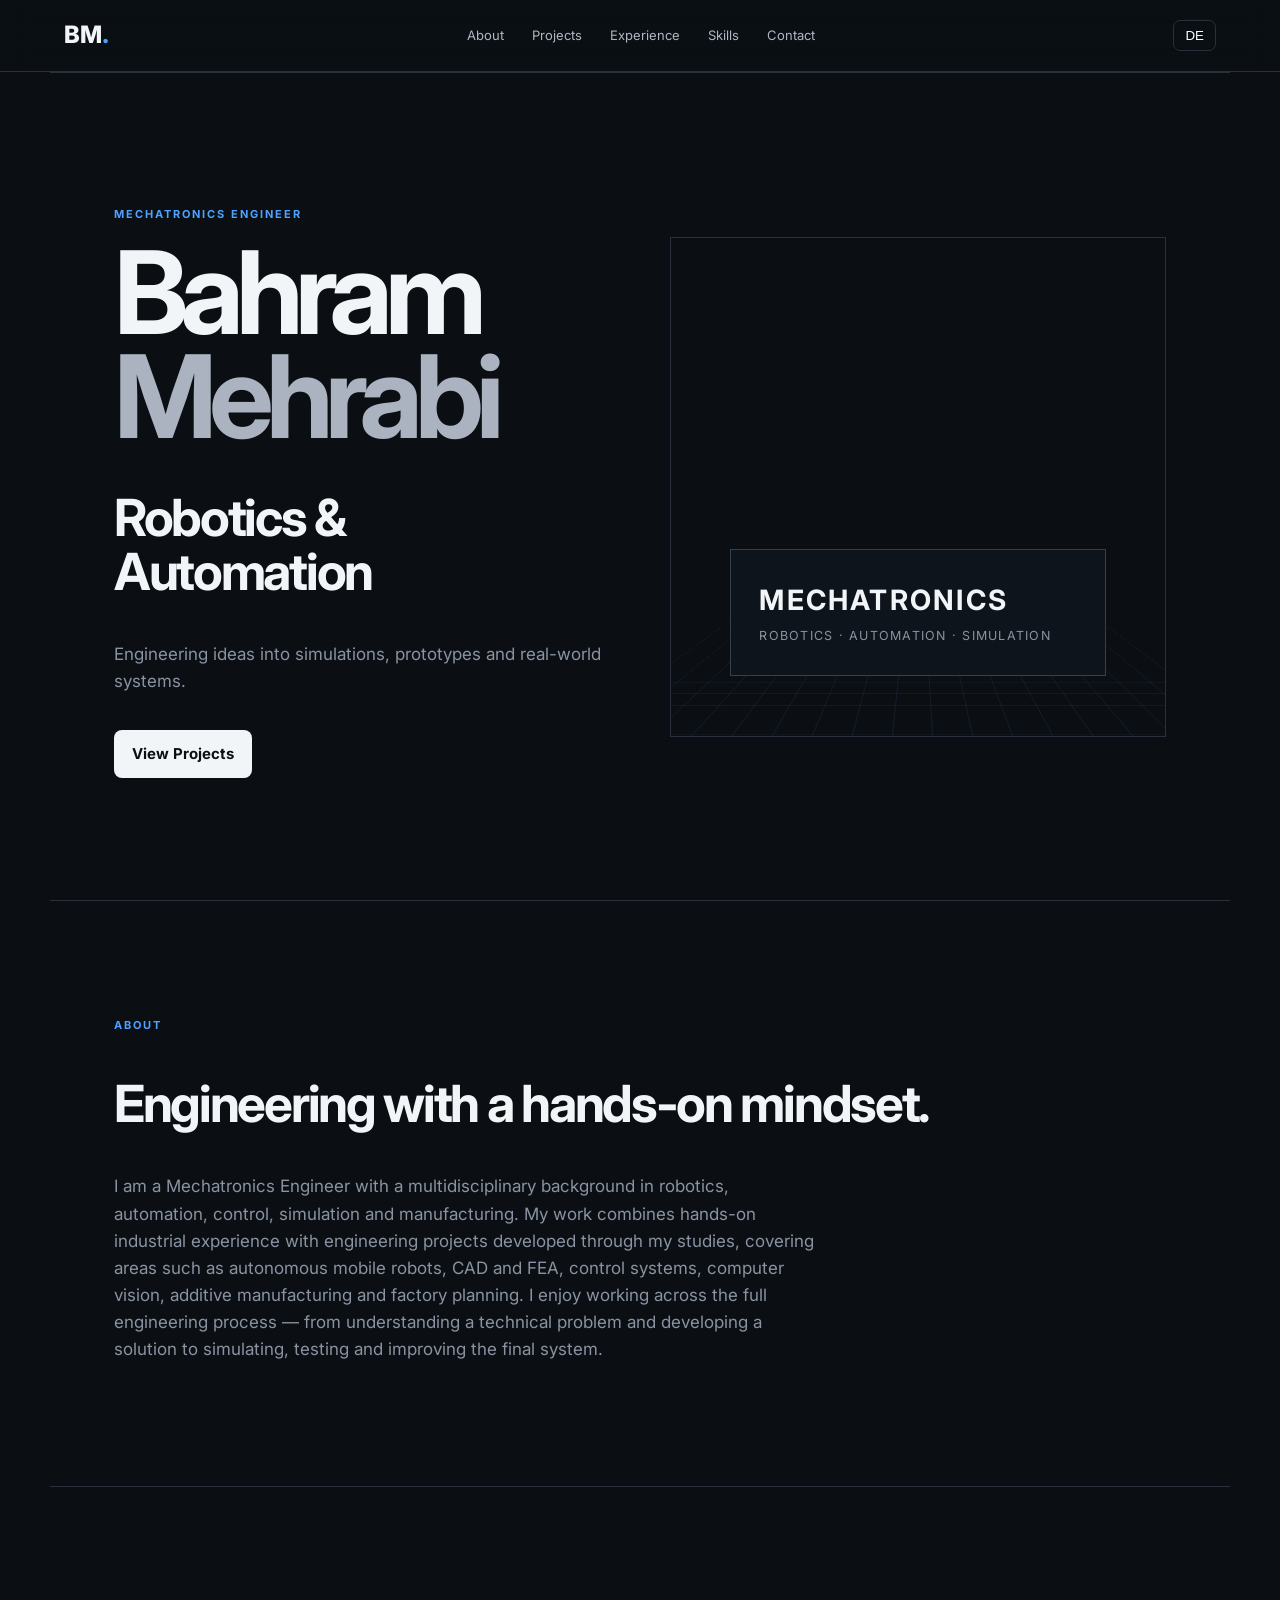
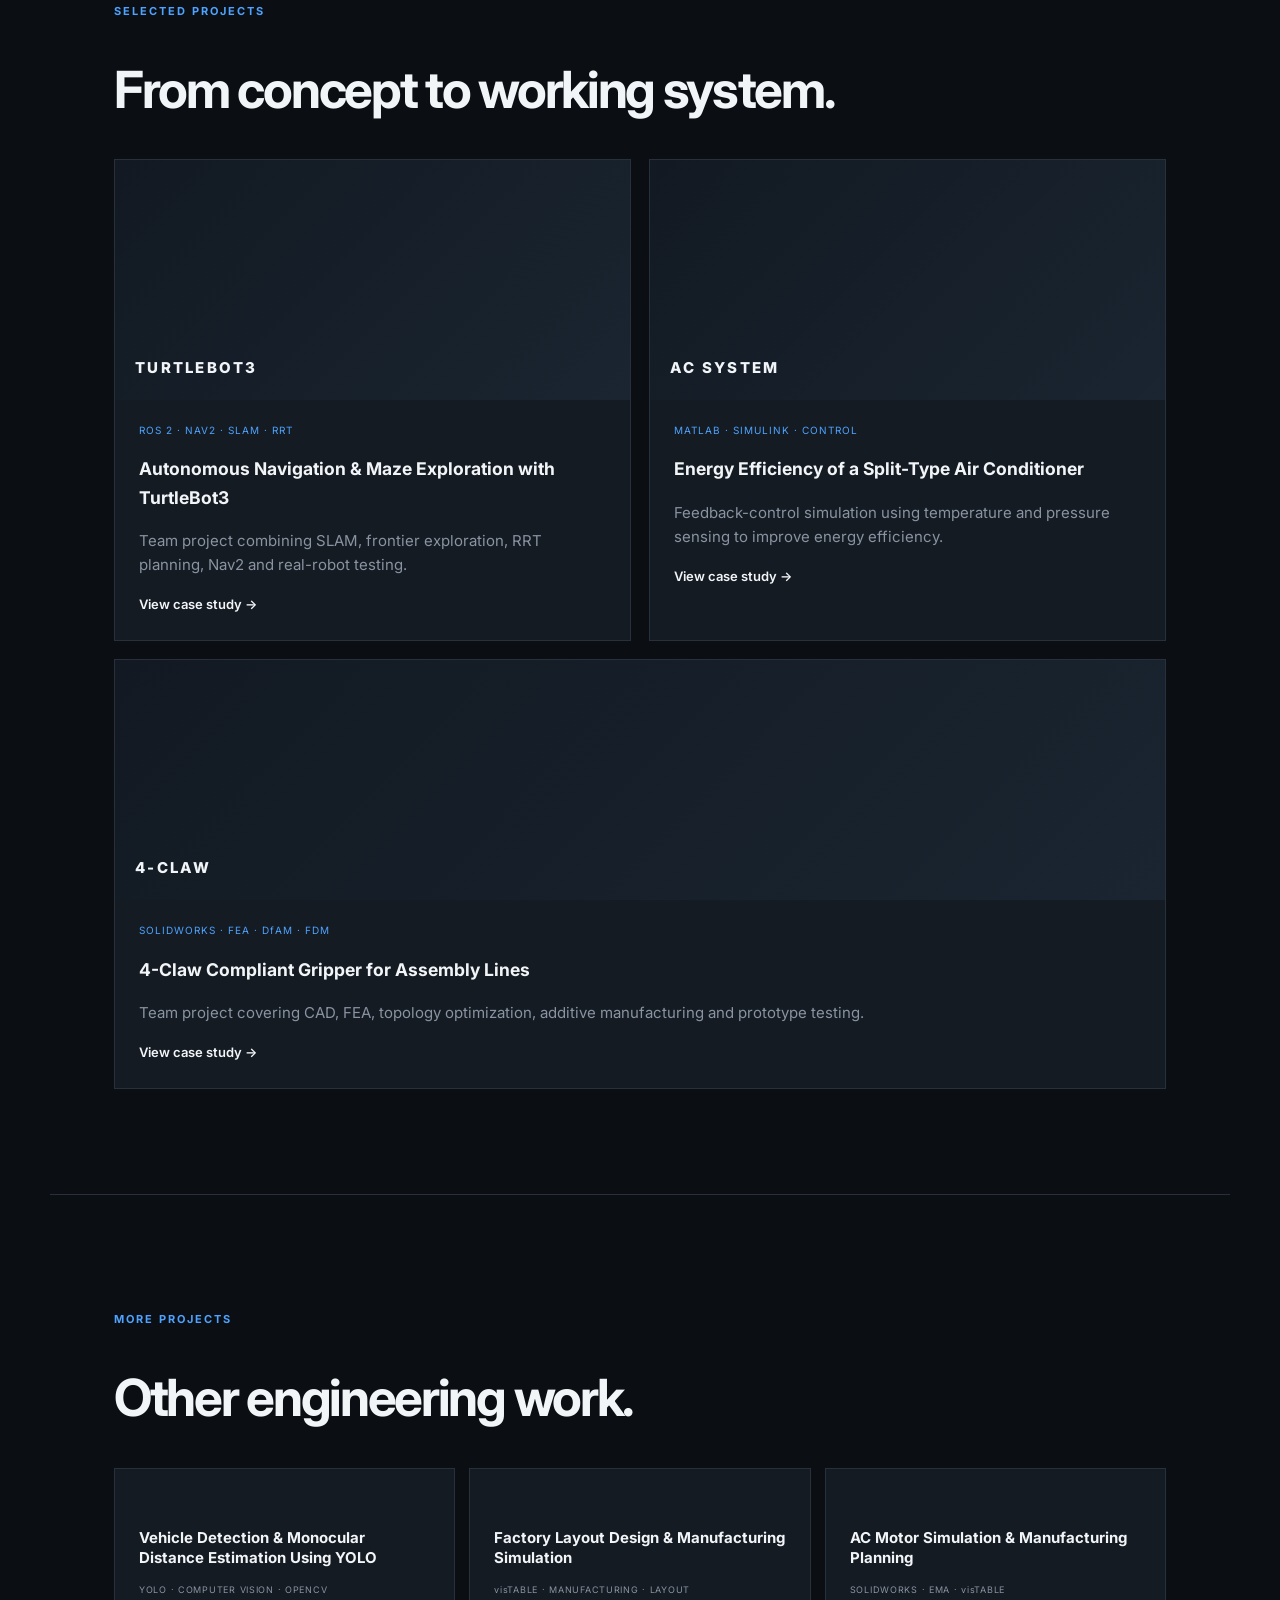
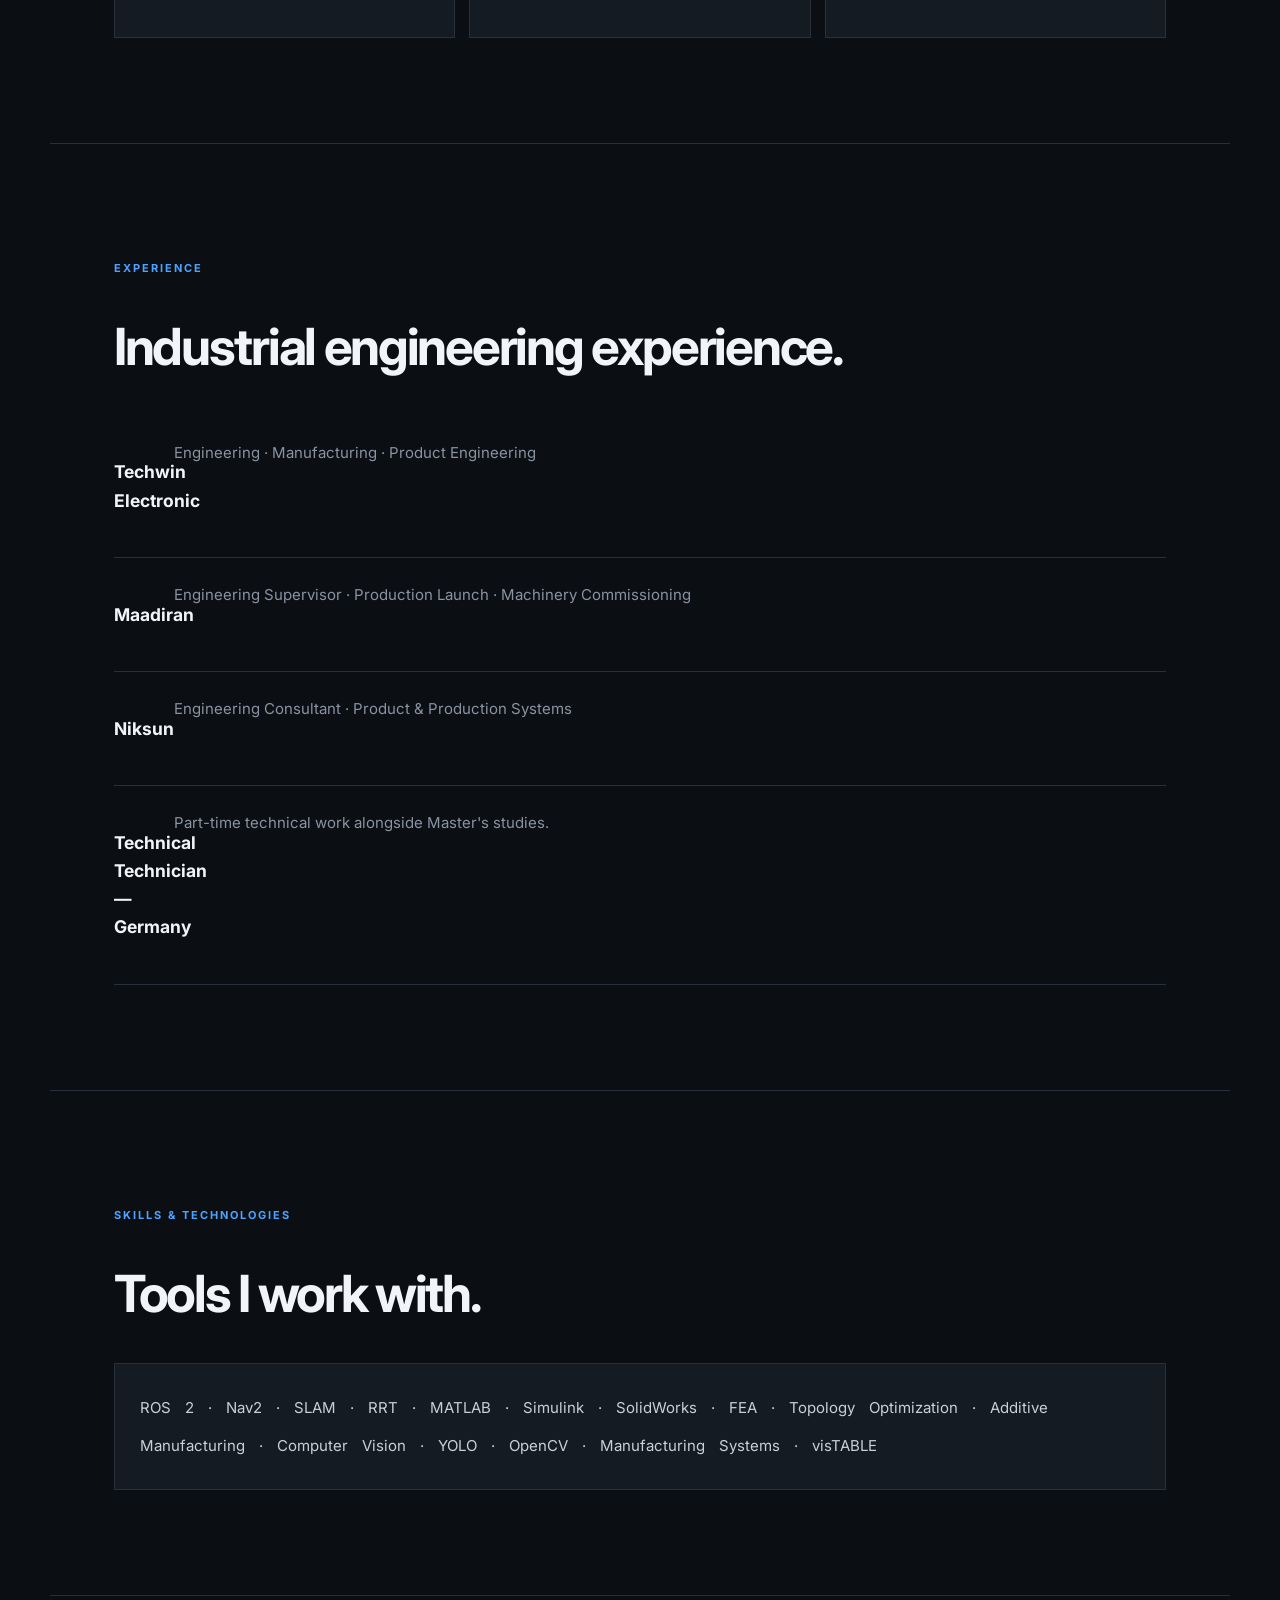
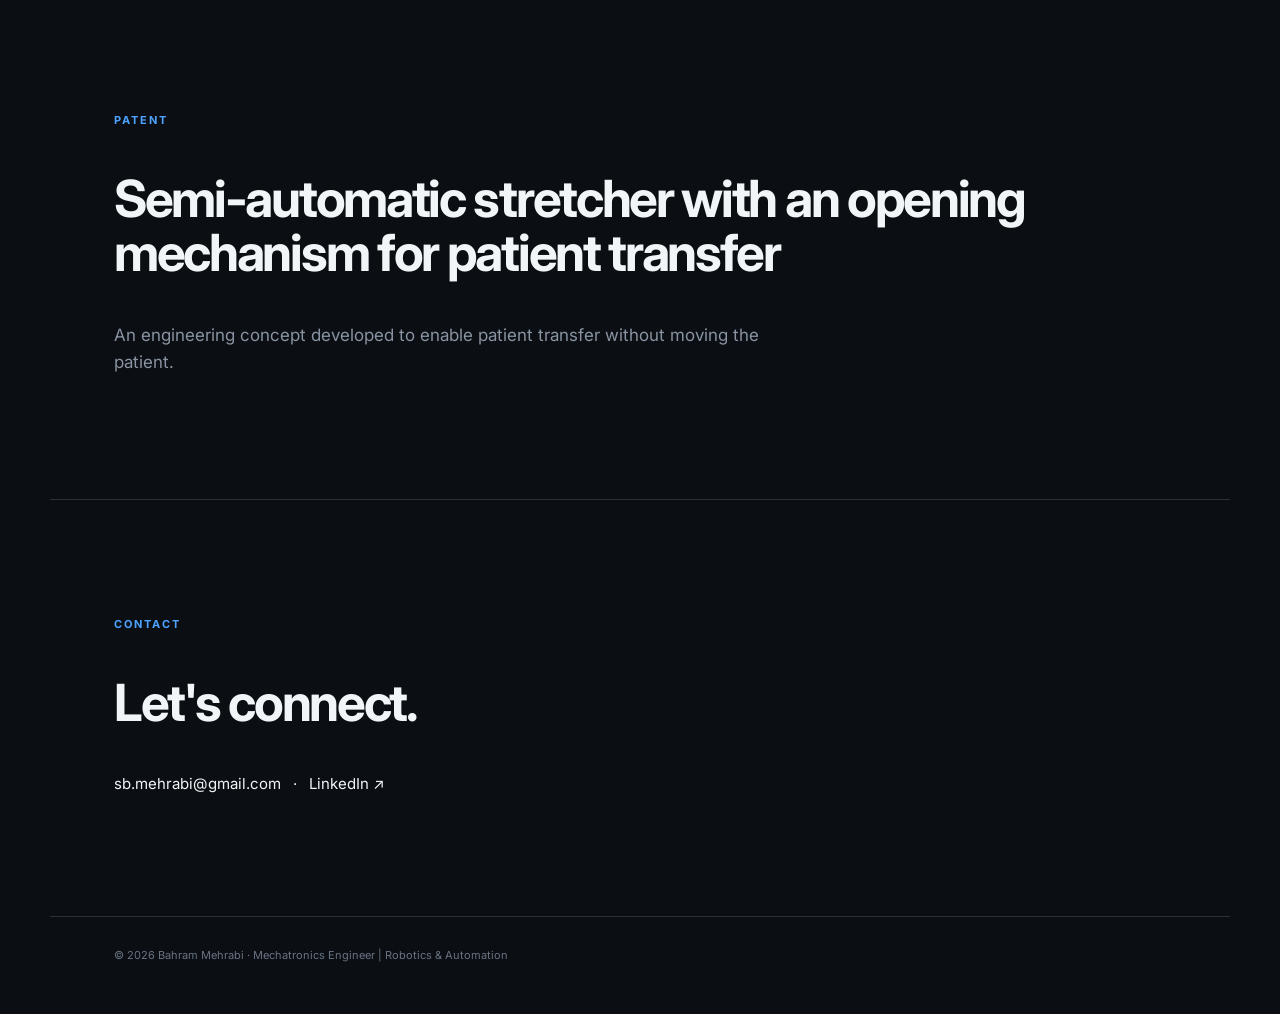
==== index.html @ 46338120 "Add files via upload" ====
<!doctype html>
<html lang="en">
<head>
<meta charset="utf-8"><meta name="viewport" content="width=device-width,initial-scale=1">
<title>Bahram Mehrabi | Mechatronics Engineer</title>
<link rel="preconnect" href="https://fonts.googleapis.com"><link rel="preconnect" href="https://fonts.gstatic.com" crossorigin>
<link href="https://fonts.googleapis.com/css2?family=Inter:wght@400;500;600;700;800&display=swap" rel="stylesheet">
<link rel="stylesheet" href="style.css">
</head>
<body>
<header><a class="logo" href="#home">BM<span>.</span></a><nav>
<a href="#about">About</a><a href="#projects">Projects</a><a href="#experience">Experience</a><a href="#skills">Skills</a><a href="#contact">Contact</a>
</nav><button id="lang">DE</button></header>

<main>
<section id="home" class="hero">
<div><p class="eyebrow">MECHATRONICS ENGINEER</p><h1>Bahram<br><span>Mehrabi</span></h1>
<h2>Robotics & Automation</h2><p class="lead">Engineering ideas into simulations, prototypes and real-world systems.</p>
<a class="btn" href="#projects">View Projects</a></div>
<div class="visual"><div class="grid"></div><div class="visual-card"><b>MECHATRONICS</b><small>ROBOTICS · AUTOMATION · SIMULATION</small></div></div>
</section>

<section id="about"><p class="eyebrow">ABOUT</p><h2>Engineering with a hands-on mindset.</h2><p class="lead">I am a Mechatronics Engineer with a multidisciplinary background in robotics, automation, control, simulation and manufacturing. My work combines hands-on industrial experience with engineering projects developed through my studies, covering areas such as autonomous mobile robots, CAD and FEA, control systems, computer vision, additive manufacturing and factory planning. I enjoy working across the full engineering process — from understanding a technical problem and developing a solution to simulating, testing and improving the final system.</p></section>

<section id="projects"><p class="eyebrow">SELECTED PROJECTS</p><h2>From concept to working system.</h2>
<div class="cards">
<article><div class="pic">TURTLEBOT3 </div><small>ROS 2 · NAV2 · SLAM · RRT</small><h3>Autonomous Navigation & Maze Exploration with TurtleBot3</h3><p>Team project combining SLAM, frontier exploration, RRT planning, Nav2 and real-robot testing.</p><a href="case-study-turtlebot.html">View case study →</a></article>
<article><div class="pic">AC SYSTEM </div><small>MATLAB · SIMULINK · CONTROL</small><h3>Energy Efficiency of a Split-Type Air Conditioner</h3><p>Feedback-control simulation using temperature and pressure sensing to improve energy efficiency.</p><a href="case-study-ac.html">View case study →</a></article>
<article><div class="pic">4-CLAW </div><small>SOLIDWORKS · FEA · DfAM · FDM</small><h3>4-Claw Compliant Gripper for Assembly Lines</h3><p>Team project covering CAD, FEA, topology optimization, additive manufacturing and prototype testing.</p><a href="case-study-gripper.html">View case study →</a></article>
</div></section>

<section><p class="eyebrow">MORE PROJECTS</p><h2>Other engineering work.</h2><div class="mini">
<a href="case-study-vehicle.html"><strong>Vehicle Detection & Monocular Distance Estimation Using YOLO</strong><small>YOLO · COMPUTER VISION · OPENCV</small></a>
<a href="case-study-factory.html"><strong>Factory Layout Design & Manufacturing Simulation</strong><small>visTABLE · MANUFACTURING · LAYOUT</small></a>
<a href="#"><strong>AC Motor Simulation & Manufacturing Planning</strong><small>SOLIDWORKS · EMA · visTABLE</small></a>
</div></section>

<section id="experience"><p class="eyebrow">EXPERIENCE</p><h2>Industrial engineering experience.</h2>
<div class="timeline">
<div><h3>Techwin Electronic</h3><p>Engineering · Manufacturing · Product Engineering</p></div>
<div><h3>Maadiran</h3><p>Engineering Supervisor · Production Launch · Machinery Commissioning</p></div>
<div><h3>Niksun</h3><p>Engineering Consultant · Product & Production Systems</p></div>
<div><h3>Technical Technician — Germany</h3><p>Part-time technical work alongside Master's studies.</p></div>
</div></section>

<section id="skills"><p class="eyebrow">SKILLS & TECHNOLOGIES</p><h2>Tools I work with.</h2>
<div class="skills">ROS 2 · Nav2 · SLAM · RRT · MATLAB · Simulink · SolidWorks · FEA · Topology Optimization · Additive Manufacturing · Computer Vision · YOLO · OpenCV · Manufacturing Systems · visTABLE</div></section>

<section><p class="eyebrow">PATENT</p><h2>Semi-automatic stretcher with an opening mechanism for patient transfer</h2><p class="lead">An engineering concept developed to enable patient transfer without moving the patient.</p></section>

<section id="contact"><p class="eyebrow">CONTACT</p><h2>Let's connect.</h2><p><a href="mailto:sb.mehrabi@gmail.com">sb.mehrabi@gmail.com</a> &nbsp; · &nbsp; <a href="https://linkedin.com/in/bahram-mehrabi" target="_blank" rel="noopener">LinkedIn ↗</a></p></section>
</main>
<footer>© 2026 Bahram Mehrabi · Mechatronics Engineer | Robotics & Automation</footer>
<script src="script.js"></script>
</body></html>
---- style.css ----
*{box-sizing:border-box}html{scroll-behavior:smooth}body{margin:0;background:#0b0f14;color:#f2f5f8;font:15px/1.6 Inter,system-ui,sans-serif}a{color:inherit;text-decoration:none}header{height:72px;position:sticky;top:0;z-index:5;display:flex;align-items:center;justify-content:space-between;padding:0 5vw;background:#0b0f14dd;backdrop-filter:blur(14px);border-bottom:1px solid #27303b}.logo{font-size:24px;font-weight:800}.logo span,.eyebrow,article small,.mini b,.timeline b{color:#4da3ff}nav{display:flex;gap:28px}nav a{color:#aeb7c3;font-size:13px}button{background:none;border:1px solid #27303b;color:white;border-radius:7px;padding:7px 11px}.hero,section{max-width:1180px;margin:auto;padding:105px 5vw}.hero{min-height:calc(100vh - 72px);display:grid;grid-template-columns:1fr 1fr;gap:60px;align-items:center}.eyebrow{font-size:11px;letter-spacing:.18em;font-weight:700}h1{font-size:clamp(60px,9vw,120px);line-height:.9;letter-spacing:-.07em;margin:18px 0}h1 span{color:#aab3bf}h2{font-size:clamp(30px,4vw,52px);line-height:1.05;letter-spacing:-.045em}.lead{color:#8993a1;max-width:700px;font-size:17px}.btn{display:inline-block;margin-top:18px;background:#f2f5f8;color:#0b0f14;padding:12px 18px;border-radius:8px;font-weight:700}.visual{height:500px;border:1px solid #27303b;position:relative;overflow:hidden}.grid{position:absolute;inset:-20%;background-image:linear-gradient(#4da3ff18 1px,transparent 1px),linear-gradient(90deg,#4da3ff18 1px,transparent 1px);background-size:40px 40px;transform:perspective(500px) rotateX(55deg) scale(1.4);transform-origin:center bottom}.visual-card{position:absolute;left:12%;right:12%;bottom:12%;padding:28px;border:1px solid #35404e;background:#0f151de8}.visual-card b{display:block;font-size:28px;letter-spacing:.08em}.visual-card small{color:#8993a1;letter-spacing:.1em}section{border-top:1px solid #27303b}.cards{display:grid;grid-template-columns:repeat(2,1fr);gap:18px}.cards article{background:#151b23;border:1px solid #27303b;padding-bottom:24px}.pic{height:240px;padding:20px;display:flex;justify-content:space-between;align-items:flex-end;background:linear-gradient(135deg,#121922,#1a2531);font-weight:800;letter-spacing:.15em}.pic i{color:#4da3ff;font-style:normal}.cards article>h3,.cards article>p,.cards article>a,.cards article>small{margin-left:24px;margin-right:24px}.cards article>small{display:block;margin-top:22px;font-size:10px;letter-spacing:.1em}.cards article>p{color:#8993a1}.cards article>a{font-weight:600;font-size:13px}.cards article:last-child{grid-column:1/-1}.mini{display:grid;grid-template-columns:repeat(3,1fr);gap:14px}.mini a{padding:24px;background:#151b23;border:1px solid #27303b;min-height:170px}.mini b{display:block}.mini strong{display:block;margin-top:35px;line-height:1.35}.mini small{display:block;color:#8993a1;font-size:9px;letter-spacing:.08em;margin-top:15px}.timeline>div{display:grid;grid-template-columns:60px 1fr;padding:25px 0;border-bottom:1px solid #27303b}.timeline p{color:#8993a1;margin:0}.skills{padding:25px;border:1px solid #27303b;background:#151b23;color:#c9d0d8;line-height:2.5;word-spacing:10px}footer{max-width:1180px;margin:auto;padding:30px 5vw 50px;color:#697382;border-top:1px solid #27303b;font-size:11px}@media(max-width:800px){nav{display:none}.hero{grid-template-columns:1fr}.visual{height:350px}.cards,.mini{grid-template-columns:1fr}.cards article:last-child{grid-column:auto}}
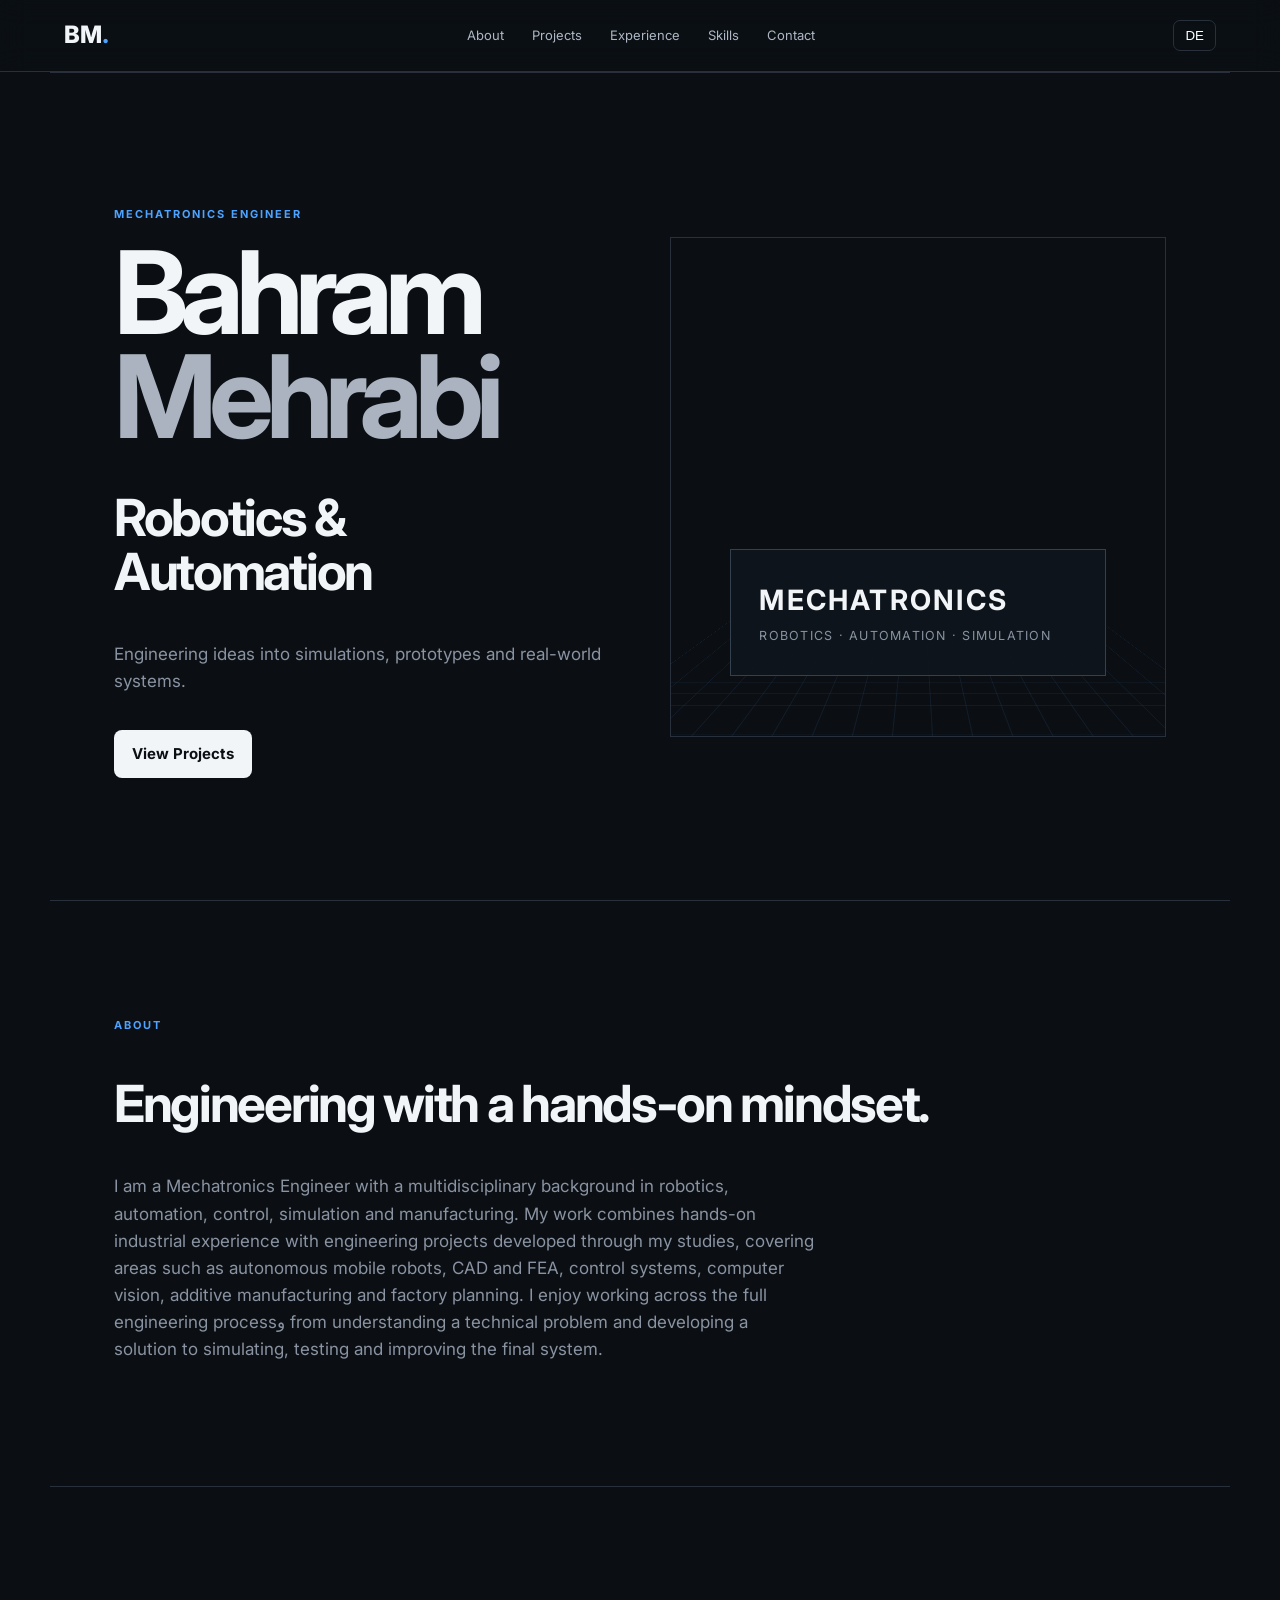
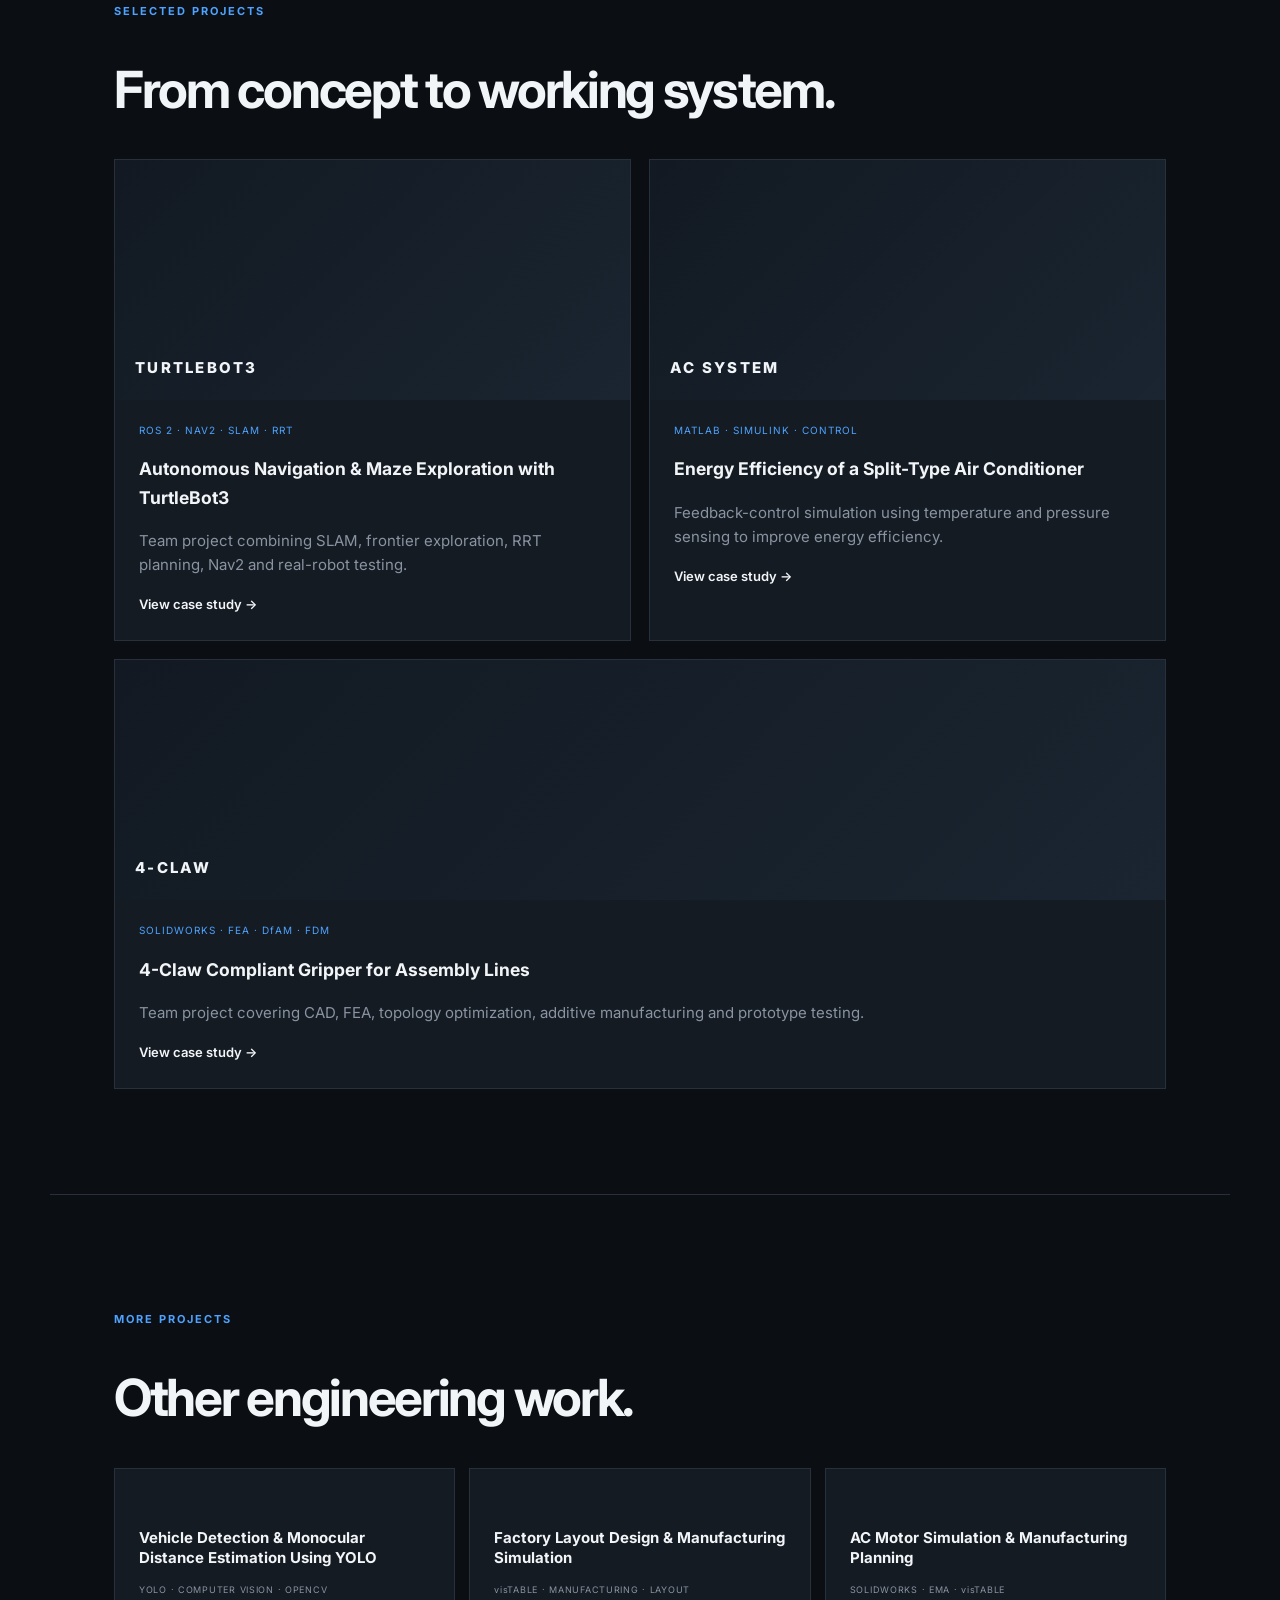
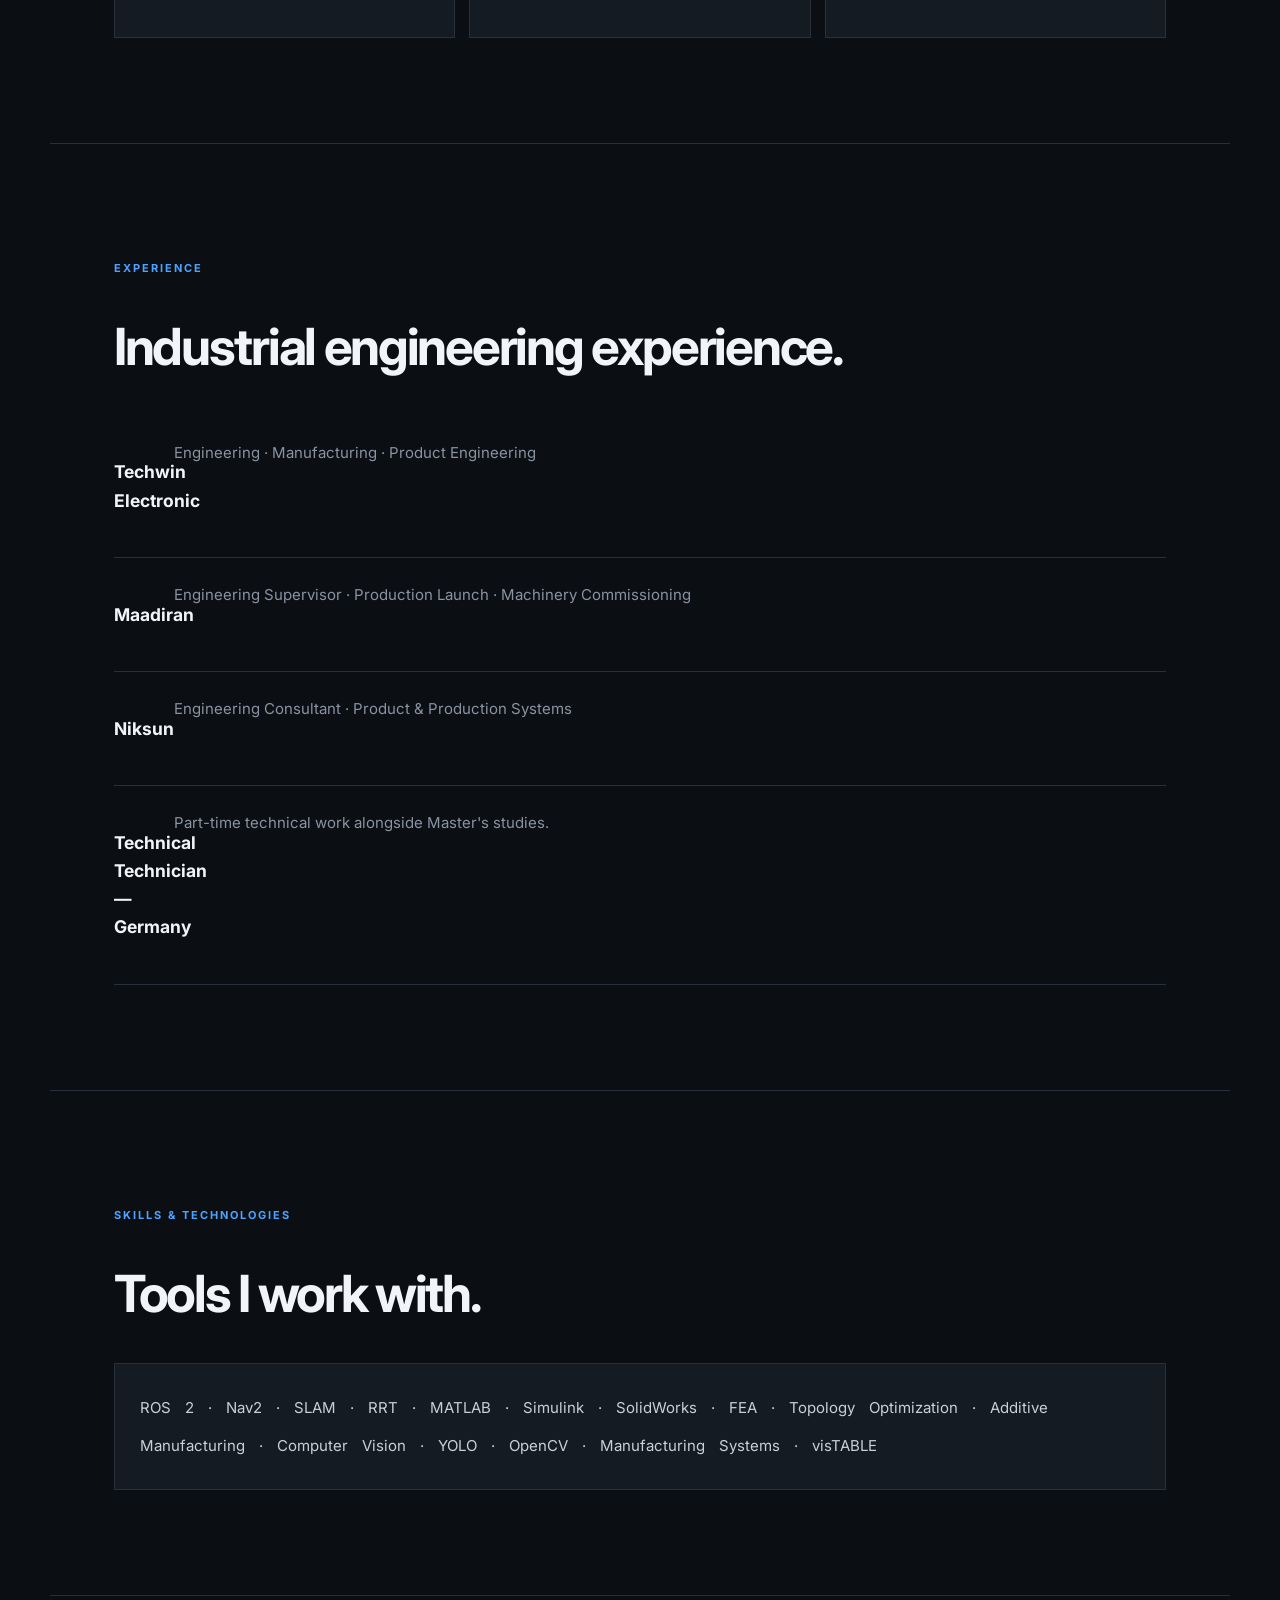
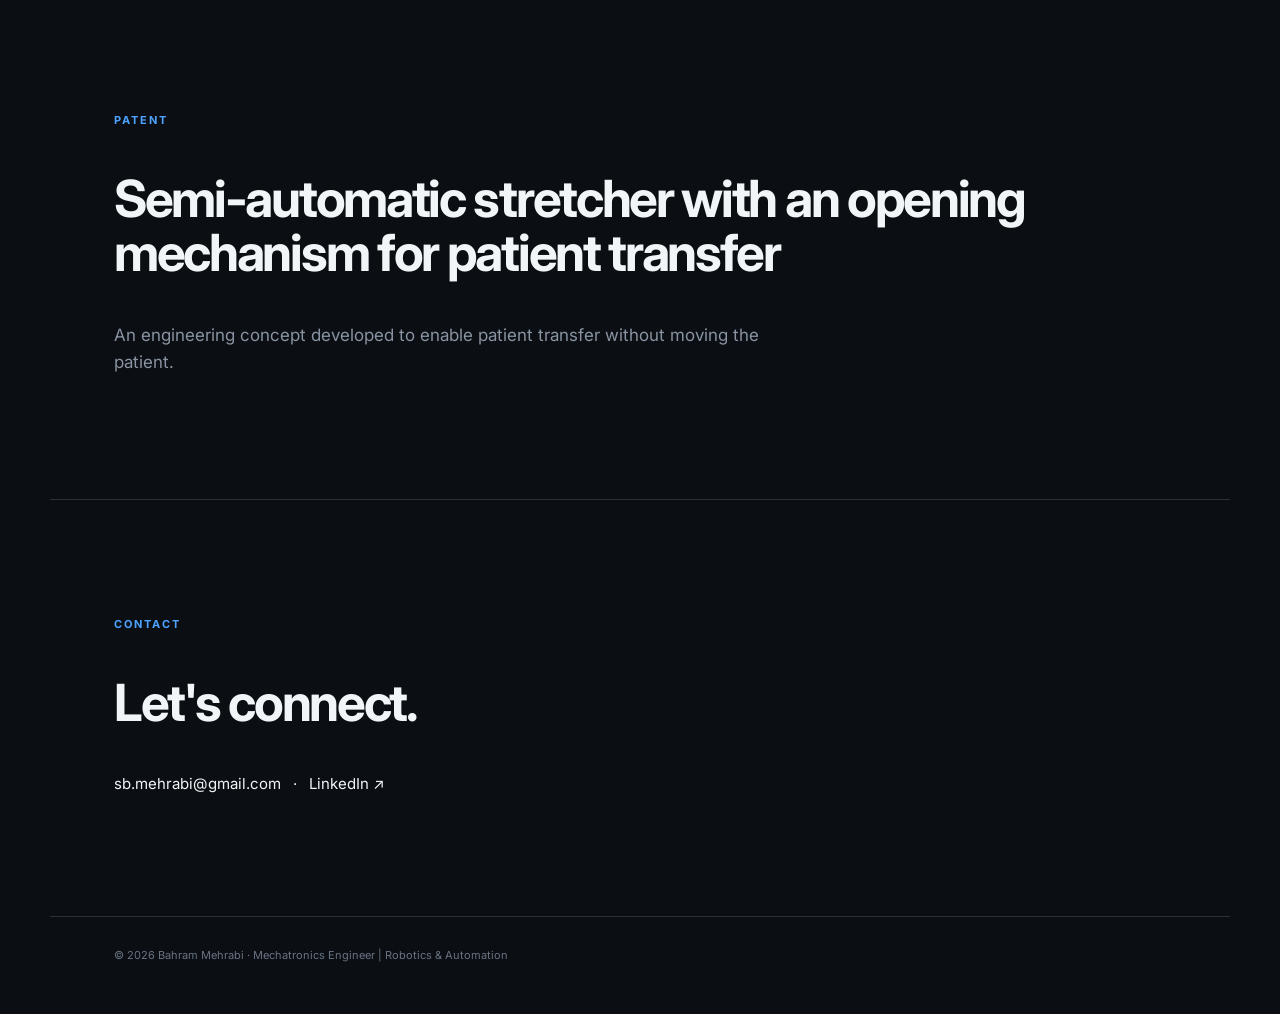
==== commit 96041276: "index.html" ====
--- a/index.html
+++ b/index.html
@@ -20,7 +20,7 @@
 <div class="visual"><div class="grid"></div><div class="visual-card"><b>MECHATRONICS</b><small>ROBOTICS · AUTOMATION · SIMULATION</small></div></div>
 </section>
 
-<section id="about"><p class="eyebrow">ABOUT</p><h2>Engineering with a hands-on mindset.</h2><p class="lead">I am a Mechatronics Engineer with a multidisciplinary background in robotics, automation, control, simulation and manufacturing. My work combines hands-on industrial experience with engineering projects developed through my studies, covering areas such as autonomous mobile robots, CAD and FEA, control systems, computer vision, additive manufacturing and factory planning. I enjoy working across the full engineering process — from understanding a technical problem and developing a solution to simulating, testing and improving the final system.</p></section>
+<section id="about"><p class="eyebrow">ABOUT</p><h2>Engineering with a hands-on mindset.</h2><p class="lead">I am a Mechatronics Engineer with a multidisciplinary background in robotics, automation, control, simulation and manufacturing. My work combines hands-on industrial experience with engineering projects developed through my studies, covering areas such as autonomous mobile robots, CAD and FEA, control systems, computer vision, additive manufacturing and factory planning. I enjoy working across the full engineering processو from understanding a technical problem and developing a solution to simulating, testing and improving the final system.</p></section>
 
 <section id="projects"><p class="eyebrow">SELECTED PROJECTS</p><h2>From concept to working system.</h2>
 <div class="cards">
@@ -52,4 +52,4 @@
 </main>
 <footer>© 2026 Bahram Mehrabi · Mechatronics Engineer | Robotics & Automation</footer>
 <script src="script.js"></script>
-</body></html>+</body></html>
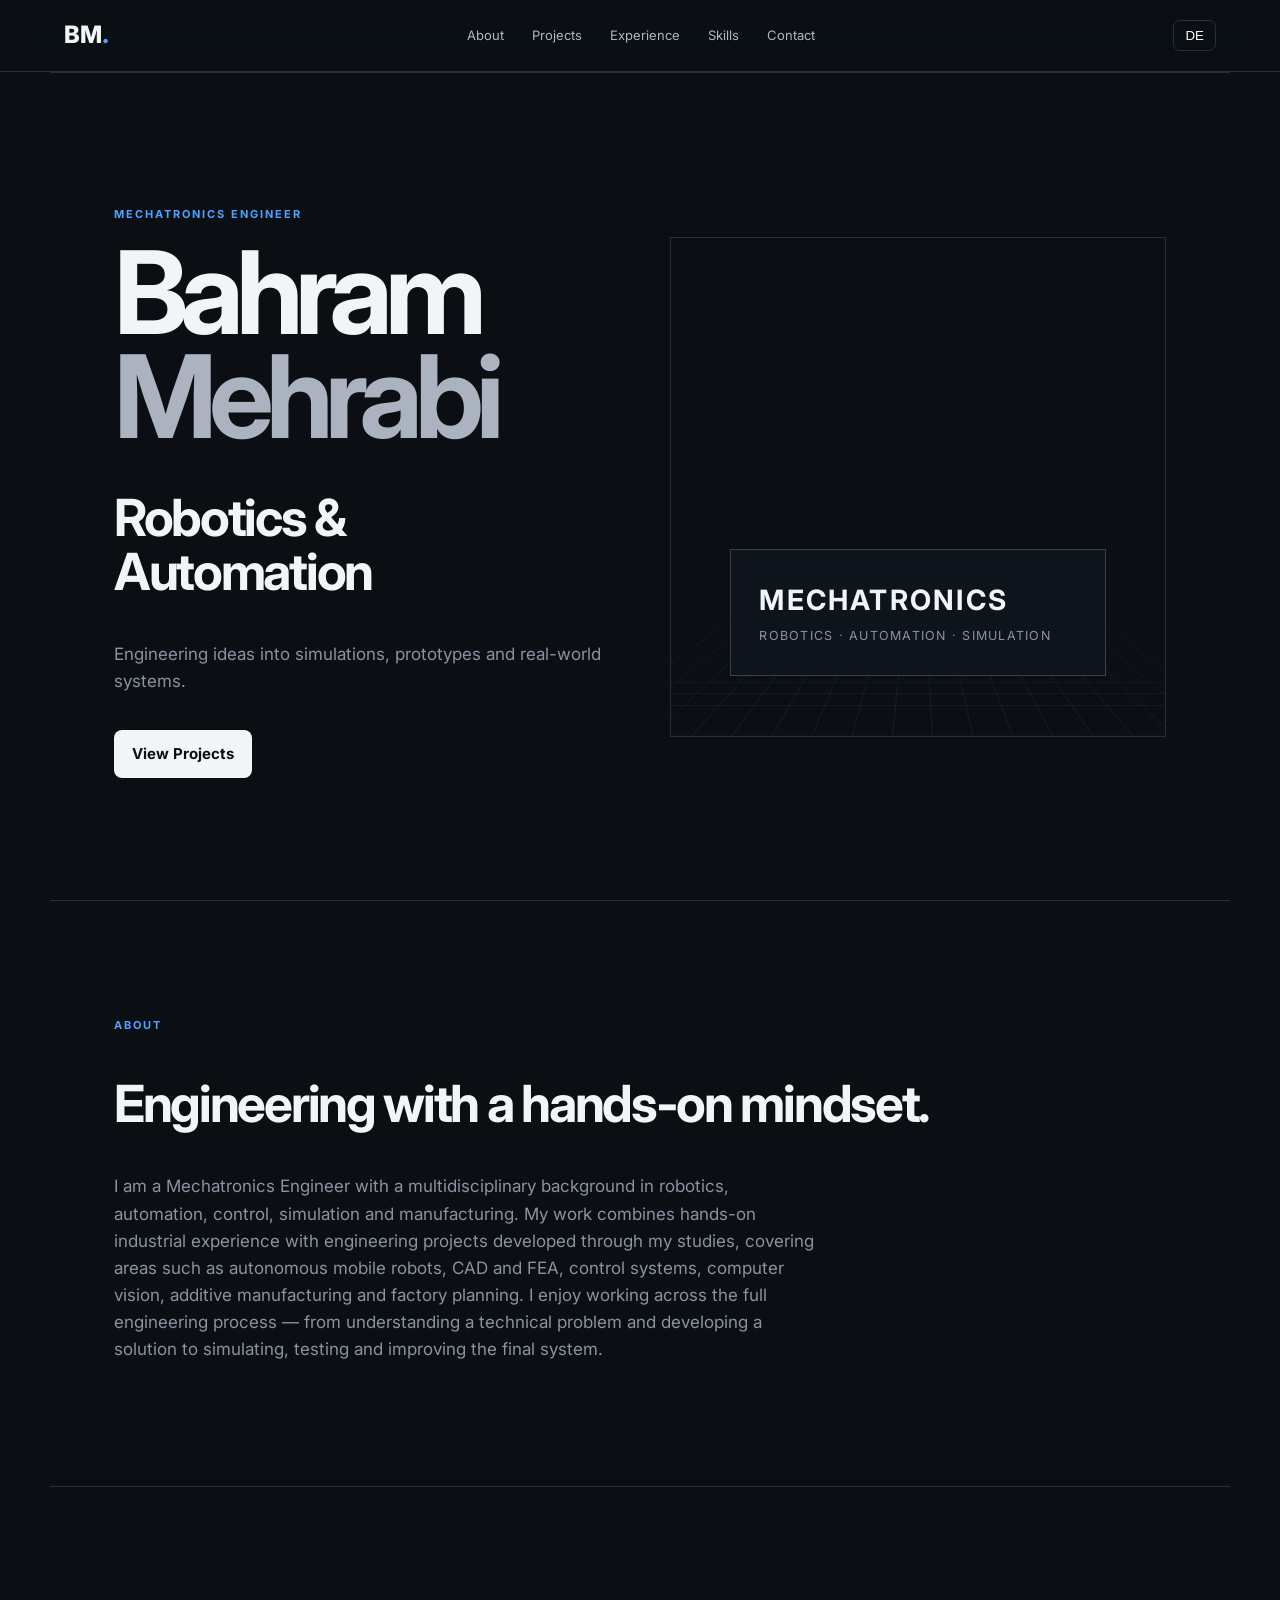
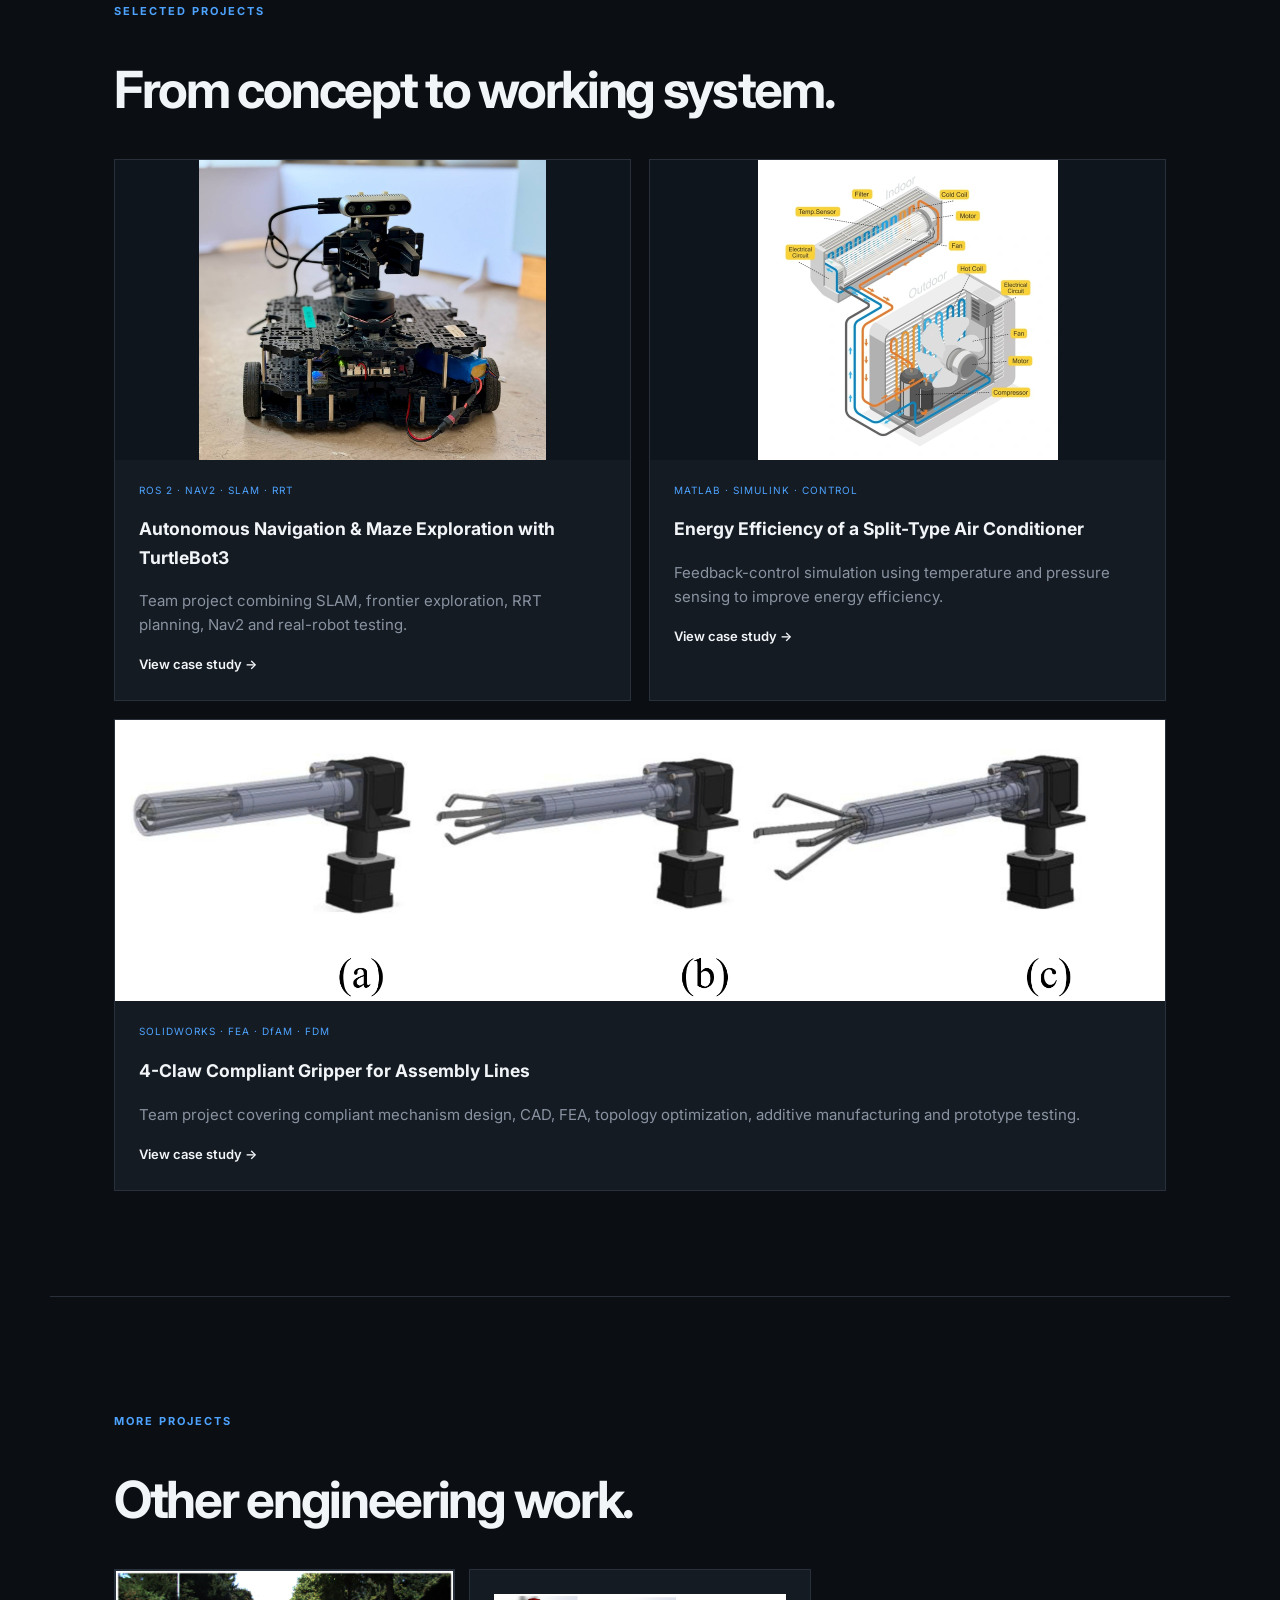
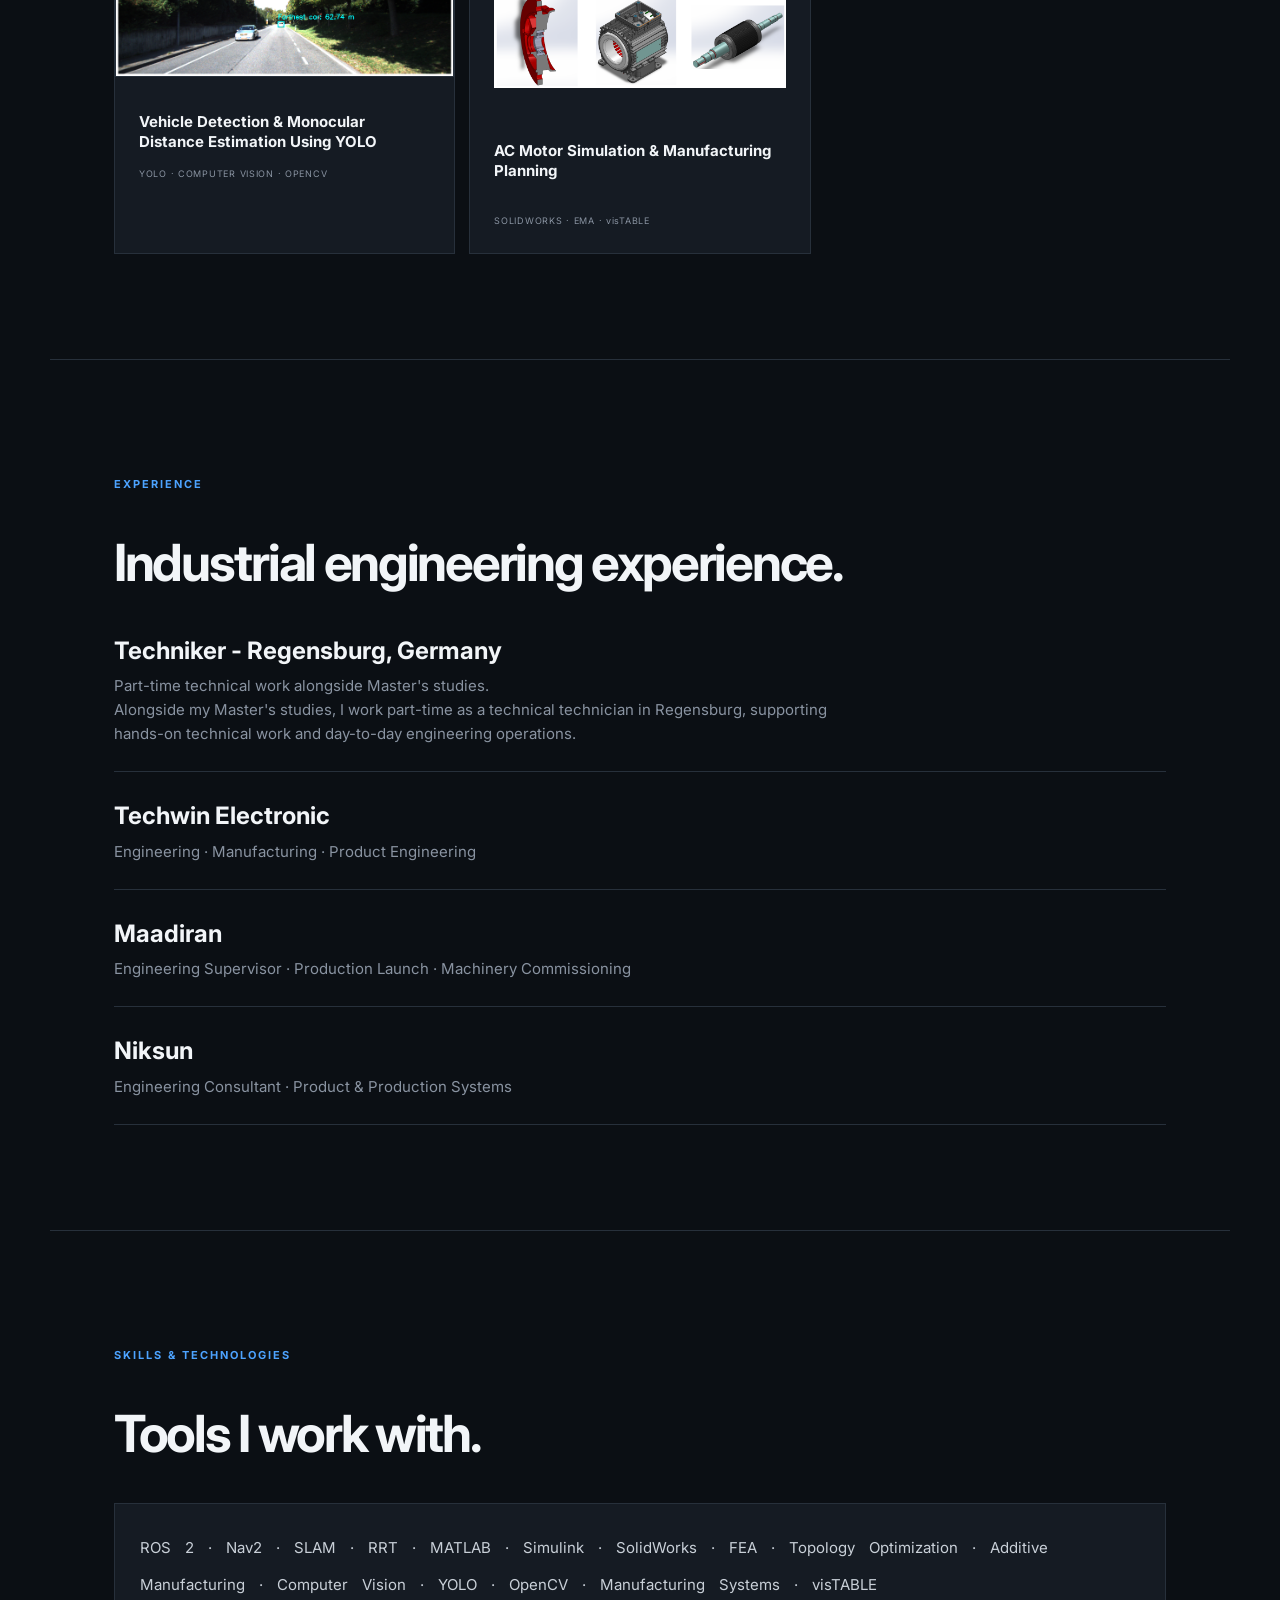
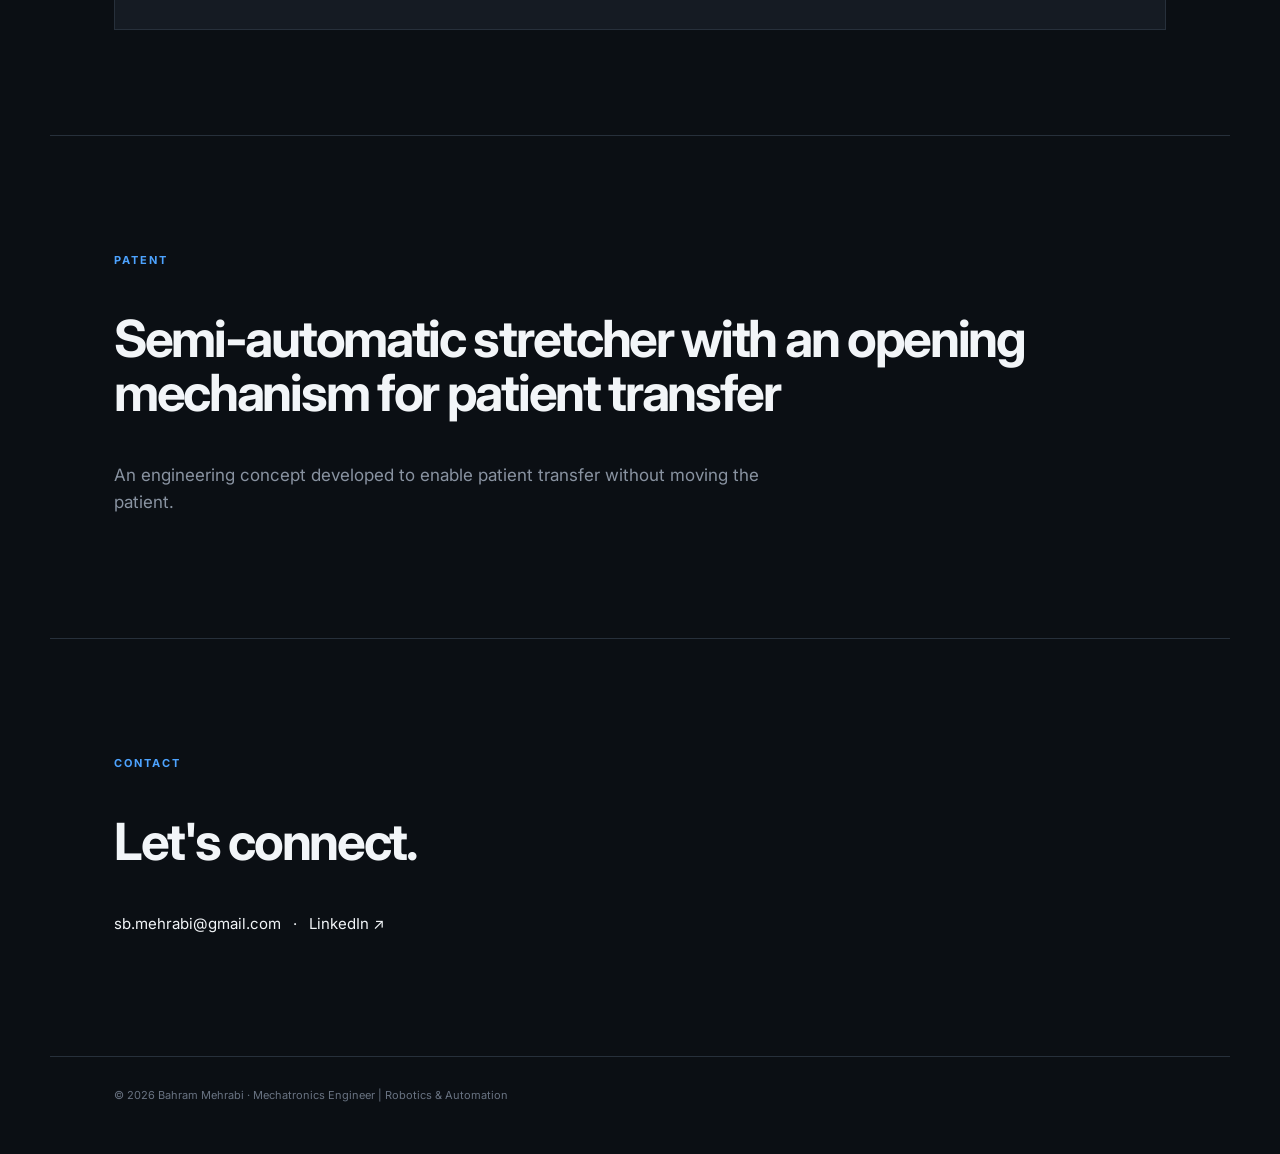
==== commit f1cdb498: "Add files via upload" ====
--- a/index.html
+++ b/index.html
@@ -20,27 +20,26 @@
 <div class="visual"><div class="grid"></div><div class="visual-card"><b>MECHATRONICS</b><small>ROBOTICS · AUTOMATION · SIMULATION</small></div></div>
 </section>
 
-<section id="about"><p class="eyebrow">ABOUT</p><h2>Engineering with a hands-on mindset.</h2><p class="lead">I am a Mechatronics Engineer with a multidisciplinary background in robotics, automation, control, simulation and manufacturing. My work combines hands-on industrial experience with engineering projects developed through my studies, covering areas such as autonomous mobile robots, CAD and FEA, control systems, computer vision, additive manufacturing and factory planning. I enjoy working across the full engineering processو from understanding a technical problem and developing a solution to simulating, testing and improving the final system.</p></section>
+<section id="about"><p class="eyebrow">ABOUT</p><h2>Engineering with a hands-on mindset.</h2><p class="lead">I am a Mechatronics Engineer with a multidisciplinary background in robotics, automation, control, simulation and manufacturing. My work combines hands-on industrial experience with engineering projects developed through my studies, covering areas such as autonomous mobile robots, CAD and FEA, control systems, computer vision, additive manufacturing and factory planning. I enjoy working across the full engineering process — from understanding a technical problem and developing a solution to simulating, testing and improving the final system.</p></section>
 
 <section id="projects"><p class="eyebrow">SELECTED PROJECTS</p><h2>From concept to working system.</h2>
 <div class="cards">
-<article><div class="pic">TURTLEBOT3 </div><small>ROS 2 · NAV2 · SLAM · RRT</small><h3>Autonomous Navigation & Maze Exploration with TurtleBot3</h3><p>Team project combining SLAM, frontier exploration, RRT planning, Nav2 and real-robot testing.</p><a href="case-study-turtlebot.html">View case study →</a></article>
-<article><div class="pic">AC SYSTEM </div><small>MATLAB · SIMULINK · CONTROL</small><h3>Energy Efficiency of a Split-Type Air Conditioner</h3><p>Feedback-control simulation using temperature and pressure sensing to improve energy efficiency.</p><a href="case-study-ac.html">View case study →</a></article>
-<article><div class="pic">4-CLAW </div><small>SOLIDWORKS · FEA · DfAM · FDM</small><h3>4-Claw Compliant Gripper for Assembly Lines</h3><p>Team project covering CAD, FEA, topology optimization, additive manufacturing and prototype testing.</p><a href="case-study-gripper.html">View case study →</a></article>
+<article><img class="project-cover" src="images/turtlebot/01-turtlebot-main.jpg" alt="TurtleBot3 Waffle Pi with Intel RealSense camera"><small>ROS 2 · NAV2 · SLAM · RRT</small><h3>Autonomous Navigation & Maze Exploration with TurtleBot3</h3><p>Team project combining SLAM, frontier exploration, RRT planning, Nav2 and real-robot testing.</p><a href="case-study-turtlebot.html">View case study →</a></article>
+<article><img class="project-cover" src="images/ac/ac-system-schematic.png" alt="Split-type air conditioner system schematic"><small>MATLAB · SIMULINK · CONTROL</small><h3>Energy Efficiency of a Split-Type Air Conditioner</h3><p>Feedback-control simulation using temperature and pressure sensing to improve energy efficiency.</p><a href="case-study-ac.html">View case study →</a></article>
+<article><img class="project-cover" src="images/gripper/02-cad-sequence.png" alt="CAD design of a four-claw compliant gripper in different positions"><small>SOLIDWORKS · FEA · DfAM · FDM</small><h3>4-Claw Compliant Gripper for Assembly Lines</h3><p>Team project covering compliant mechanism design, CAD, FEA, topology optimization, additive manufacturing and prototype testing.</p><a href="case-study-gripper.html">View case study →</a></article>
 </div></section>
 
 <section><p class="eyebrow">MORE PROJECTS</p><h2>Other engineering work.</h2><div class="mini">
-<a href="case-study-vehicle.html"><strong>Vehicle Detection & Monocular Distance Estimation Using YOLO</strong><small>YOLO · COMPUTER VISION · OPENCV</small></a>
-<a href="case-study-factory.html"><strong>Factory Layout Design & Manufacturing Simulation</strong><small>visTABLE · MANUFACTURING · LAYOUT</small></a>
-<a href="#"><strong>AC Motor Simulation & Manufacturing Planning</strong><small>SOLIDWORKS · EMA · visTABLE</small></a>
+<a href="case-study-vehicle.html" class="mini-yolo"><img src="images-yolo-road.png" alt="Road scene with detected vehicle and estimated distance"><strong>Vehicle Detection & Monocular Distance Estimation Using YOLO</strong><small>YOLO · COMPUTER VISION · OPENCV</small></a>
+<a href="case-study-ac-motor.html" class="mini-project"><img src="images/ac-motor/04-motor-cad.png" alt="AC motor CAD models"><strong>AC Motor Simulation & Manufacturing Planning</strong><small>SOLIDWORKS · EMA · visTABLE</small></a>
 </div></section>
 
 <section id="experience"><p class="eyebrow">EXPERIENCE</p><h2>Industrial engineering experience.</h2>
 <div class="timeline">
+<div class="current-role"><h3>Techniker - Regensburg, Germany</h3><p>Part-time technical work alongside Master's studies.</p><p class="experience-detail">Alongside my Master's studies, I work part-time as a technical technician in Regensburg, supporting hands-on technical work and day-to-day engineering operations.</p></div>
 <div><h3>Techwin Electronic</h3><p>Engineering · Manufacturing · Product Engineering</p></div>
 <div><h3>Maadiran</h3><p>Engineering Supervisor · Production Launch · Machinery Commissioning</p></div>
 <div><h3>Niksun</h3><p>Engineering Consultant · Product & Production Systems</p></div>
-<div><h3>Technical Technician — Germany</h3><p>Part-time technical work alongside Master's studies.</p></div>
 </div></section>
 
 <section id="skills"><p class="eyebrow">SKILLS & TECHNOLOGIES</p><h2>Tools I work with.</h2>
@@ -52,4 +51,4 @@
 </main>
 <footer>© 2026 Bahram Mehrabi · Mechatronics Engineer | Robotics & Automation</footer>
 <script src="script.js"></script>
-</body></html>
+</body></html>
--- a/style.css
+++ b/style.css
@@ -1 +1,21 @@
-*{box-sizing:border-box}html{scroll-behavior:smooth}body{margin:0;background:#0b0f14;color:#f2f5f8;font:15px/1.6 Inter,system-ui,sans-serif}a{color:inherit;text-decoration:none}header{height:72px;position:sticky;top:0;z-index:5;display:flex;align-items:center;justify-content:space-between;padding:0 5vw;background:#0b0f14dd;backdrop-filter:blur(14px);border-bottom:1px solid #27303b}.logo{font-size:24px;font-weight:800}.logo span,.eyebrow,article small,.mini b,.timeline b{color:#4da3ff}nav{display:flex;gap:28px}nav a{color:#aeb7c3;font-size:13px}button{background:none;border:1px solid #27303b;color:white;border-radius:7px;padding:7px 11px}.hero,section{max-width:1180px;margin:auto;padding:105px 5vw}.hero{min-height:calc(100vh - 72px);display:grid;grid-template-columns:1fr 1fr;gap:60px;align-items:center}.eyebrow{font-size:11px;letter-spacing:.18em;font-weight:700}h1{font-size:clamp(60px,9vw,120px);line-height:.9;letter-spacing:-.07em;margin:18px 0}h1 span{color:#aab3bf}h2{font-size:clamp(30px,4vw,52px);line-height:1.05;letter-spacing:-.045em}.lead{color:#8993a1;max-width:700px;font-size:17px}.btn{display:inline-block;margin-top:18px;background:#f2f5f8;color:#0b0f14;padding:12px 18px;border-radius:8px;font-weight:700}.visual{height:500px;border:1px solid #27303b;position:relative;overflow:hidden}.grid{position:absolute;inset:-20%;background-image:linear-gradient(#4da3ff18 1px,transparent 1px),linear-gradient(90deg,#4da3ff18 1px,transparent 1px);background-size:40px 40px;transform:perspective(500px) rotateX(55deg) scale(1.4);transform-origin:center bottom}.visual-card{position:absolute;left:12%;right:12%;bottom:12%;padding:28px;border:1px solid #35404e;background:#0f151de8}.visual-card b{display:block;font-size:28px;letter-spacing:.08em}.visual-card small{color:#8993a1;letter-spacing:.1em}section{border-top:1px solid #27303b}.cards{display:grid;grid-template-columns:repeat(2,1fr);gap:18px}.cards article{background:#151b23;border:1px solid #27303b;padding-bottom:24px}.pic{height:240px;padding:20px;display:flex;justify-content:space-between;align-items:flex-end;background:linear-gradient(135deg,#121922,#1a2531);font-weight:800;letter-spacing:.15em}.pic i{color:#4da3ff;font-style:normal}.cards article>h3,.cards article>p,.cards article>a,.cards article>small{margin-left:24px;margin-right:24px}.cards article>small{display:block;margin-top:22px;font-size:10px;letter-spacing:.1em}.cards article>p{color:#8993a1}.cards article>a{font-weight:600;font-size:13px}.cards article:last-child{grid-column:1/-1}.mini{display:grid;grid-template-columns:repeat(3,1fr);gap:14px}.mini a{padding:24px;background:#151b23;border:1px solid #27303b;min-height:170px}.mini b{display:block}.mini strong{display:block;margin-top:35px;line-height:1.35}.mini small{display:block;color:#8993a1;font-size:9px;letter-spacing:.08em;margin-top:15px}.timeline>div{display:grid;grid-template-columns:60px 1fr;padding:25px 0;border-bottom:1px solid #27303b}.timeline p{color:#8993a1;margin:0}.skills{padding:25px;border:1px solid #27303b;background:#151b23;color:#c9d0d8;line-height:2.5;word-spacing:10px}footer{max-width:1180px;margin:auto;padding:30px 5vw 50px;color:#697382;border-top:1px solid #27303b;font-size:11px}@media(max-width:800px){nav{display:none}.hero{grid-template-columns:1fr}.visual{height:350px}.cards,.mini{grid-template-columns:1fr}.cards article:last-child{grid-column:auto}}
+*{box-sizing:border-box}html{scroll-behavior:smooth}body{margin:0;background:#0b0f14;color:#f2f5f8;font:15px/1.6 Inter,system-ui,sans-serif}a{color:inherit;text-decoration:none}header{height:72px;position:sticky;top:0;z-index:5;display:flex;align-items:center;justify-content:space-between;padding:0 5vw;background:#0b0f14dd;backdrop-filter:blur(14px);border-bottom:1px solid #27303b}.logo{font-size:24px;font-weight:800}.logo span,.eyebrow,article small,.mini b,.timeline b{color:#4da3ff}nav{display:flex;gap:28px}nav a{color:#aeb7c3;font-size:13px}button{background:none;border:1px solid #27303b;color:white;border-radius:7px;padding:7px 11px}.hero,section{max-width:1180px;margin:auto;padding:105px 5vw}.hero{min-height:calc(100vh - 72px);display:grid;grid-template-columns:1fr 1fr;gap:60px;align-items:center}.eyebrow{font-size:11px;letter-spacing:.18em;font-weight:700}h1{font-size:clamp(60px,9vw,120px);line-height:.9;letter-spacing:-.07em;margin:18px 0}h1 span{color:#aab3bf}h2{font-size:clamp(30px,4vw,52px);line-height:1.05;letter-spacing:-.045em}.lead{color:#8993a1;max-width:700px;font-size:17px}.btn{display:inline-block;margin-top:18px;background:#f2f5f8;color:#0b0f14;padding:12px 18px;border-radius:8px;font-weight:700}.visual{height:500px;border:1px solid #27303b;position:relative;overflow:hidden}.grid{position:absolute;inset:-20%;background-image:linear-gradient(#4da3ff18 1px,transparent 1px),linear-gradient(90deg,#4da3ff18 1px,transparent 1px);background-size:40px 40px;transform:perspective(500px) rotateX(55deg) scale(1.4);transform-origin:center bottom}.visual-card{position:absolute;left:12%;right:12%;bottom:12%;padding:28px;border:1px solid #35404e;background:#0f151de8}.visual-card b{display:block;font-size:28px;letter-spacing:.08em}.visual-card small{color:#8993a1;letter-spacing:.1em}section{border-top:1px solid #27303b}.cards{display:grid;grid-template-columns:repeat(2,1fr);gap:18px}.cards article{background:#151b23;border:1px solid #27303b;padding-bottom:24px}.pic{height:240px;padding:20px;display:flex;justify-content:space-between;align-items:flex-end;background:linear-gradient(135deg,#121922,#1a2531);font-weight:800;letter-spacing:.15em}.pic i{color:#4da3ff;font-style:normal}.cards article>h3,.cards article>p,.cards article>a,.cards article>small{margin-left:24px;margin-right:24px}.cards article>small{display:block;margin-top:22px;font-size:10px;letter-spacing:.1em}.cards article>p{color:#8993a1}.cards article>a{font-weight:600;font-size:13px}.cards article:last-child{grid-column:1/-1}.mini{display:grid;grid-template-columns:repeat(3,1fr);gap:14px}.mini a{padding:24px;background:#151b23;border:1px solid #27303b;min-height:170px}.mini b{display:block}.mini strong{display:block;margin-top:35px;line-height:1.35}.mini small{display:block;color:#8993a1;font-size:9px;letter-spacing:.08em;margin-top:15px}.timeline>div{display:block;padding:25px 0;border-bottom:1px solid #27303b}.timeline>div.current-role{padding-top:0}.timeline h3{margin:0 0 4px;font-size:24px}.timeline p{color:#8993a1;margin:0}.skills{padding:25px;border:1px solid #27303b;background:#151b23;color:#c9d0d8;line-height:2.5;word-spacing:10px}footer{max-width:1180px;margin:auto;padding:30px 5vw 50px;color:#697382;border-top:1px solid #27303b;font-size:11px}@media(max-width:800px){nav{display:none}.hero{grid-template-columns:1fr}.visual{height:350px}.cards,.mini{grid-template-columns:1fr}.cards article:last-child{grid-column:auto}}
+
+/* Project media */
+.project-cover{width:100%;height:auto;max-height:300px;object-fit:contain;display:block;background:#0f151d}
+.case-hero-image{width:100%;max-height:620px;object-fit:cover;display:block;border:1px solid #27303b}
+.gallery{display:flex;flex-direction:column;gap:32px;max-width:1100px;margin:0 auto}
+.gallery figure{margin:0;background:#151b23;border:1px solid #27303b}
+.gallery img{width:auto;height:auto;max-width:100%;display:block;margin:0 auto;object-fit:contain}
+.gallery figcaption{padding:14px 16px;color:#8993a1;font-size:12px;line-height:1.5}
+@media(max-width:800px){.gallery img{max-width:100%;height:auto}}
+
+.ac-gallery{display:flex;flex-direction:column;gap:32px;max-width:1200px;margin-left:auto;margin-right:auto}.ac-gallery figure{margin:0}.ac-gallery img{display:block;width:auto;max-width:100%;height:auto;margin:0 auto;object-fit:contain}.ac-gallery figcaption{padding:14px 18px;background:#151B23;color:#8fa3bb;font-size:14px;line-height:1.6;border:1px solid rgba(255,255,255,.08);border-top:0}
+
+/* YOLO project */
+.mini-yolo img{display:block;width:100%;height:auto;margin-bottom:18px;border:1px solid #27303b}.mini-yolo{display:block;padding:0 0 24px!important;overflow:hidden}.mini-yolo strong,.mini-yolo small{margin-left:24px;margin-right:24px}.case-title{font-size:clamp(48px,7vw,90px);line-height:.98;letter-spacing:-.06em;max-width:1100px}.case-project{padding-top:75px}.case-hero{margin:45px 0 80px;border:1px solid #27303b;background:#0f151d}.case-hero img{display:block;width:100%;height:auto}.yolo-gallery{max-width:1200px;margin-top:35px}.yolo-gallery figure{background:#151b23;border:1px solid #27303b}.yolo-gallery img{width:100%;height:auto;max-width:none}.yolo-gallery figcaption{padding:14px 16px;color:#8993a1;font-size:12px}
+
+.mini-project{display:flex;flex-direction:column;gap:18px;overflow:hidden}
+.mini-project img{width:100%;height:auto;display:block;object-fit:contain;background:#fff}
+
+/* Experience details */
+.experience-detail{color:#8993a1;margin-top:10px;max-width:760px}
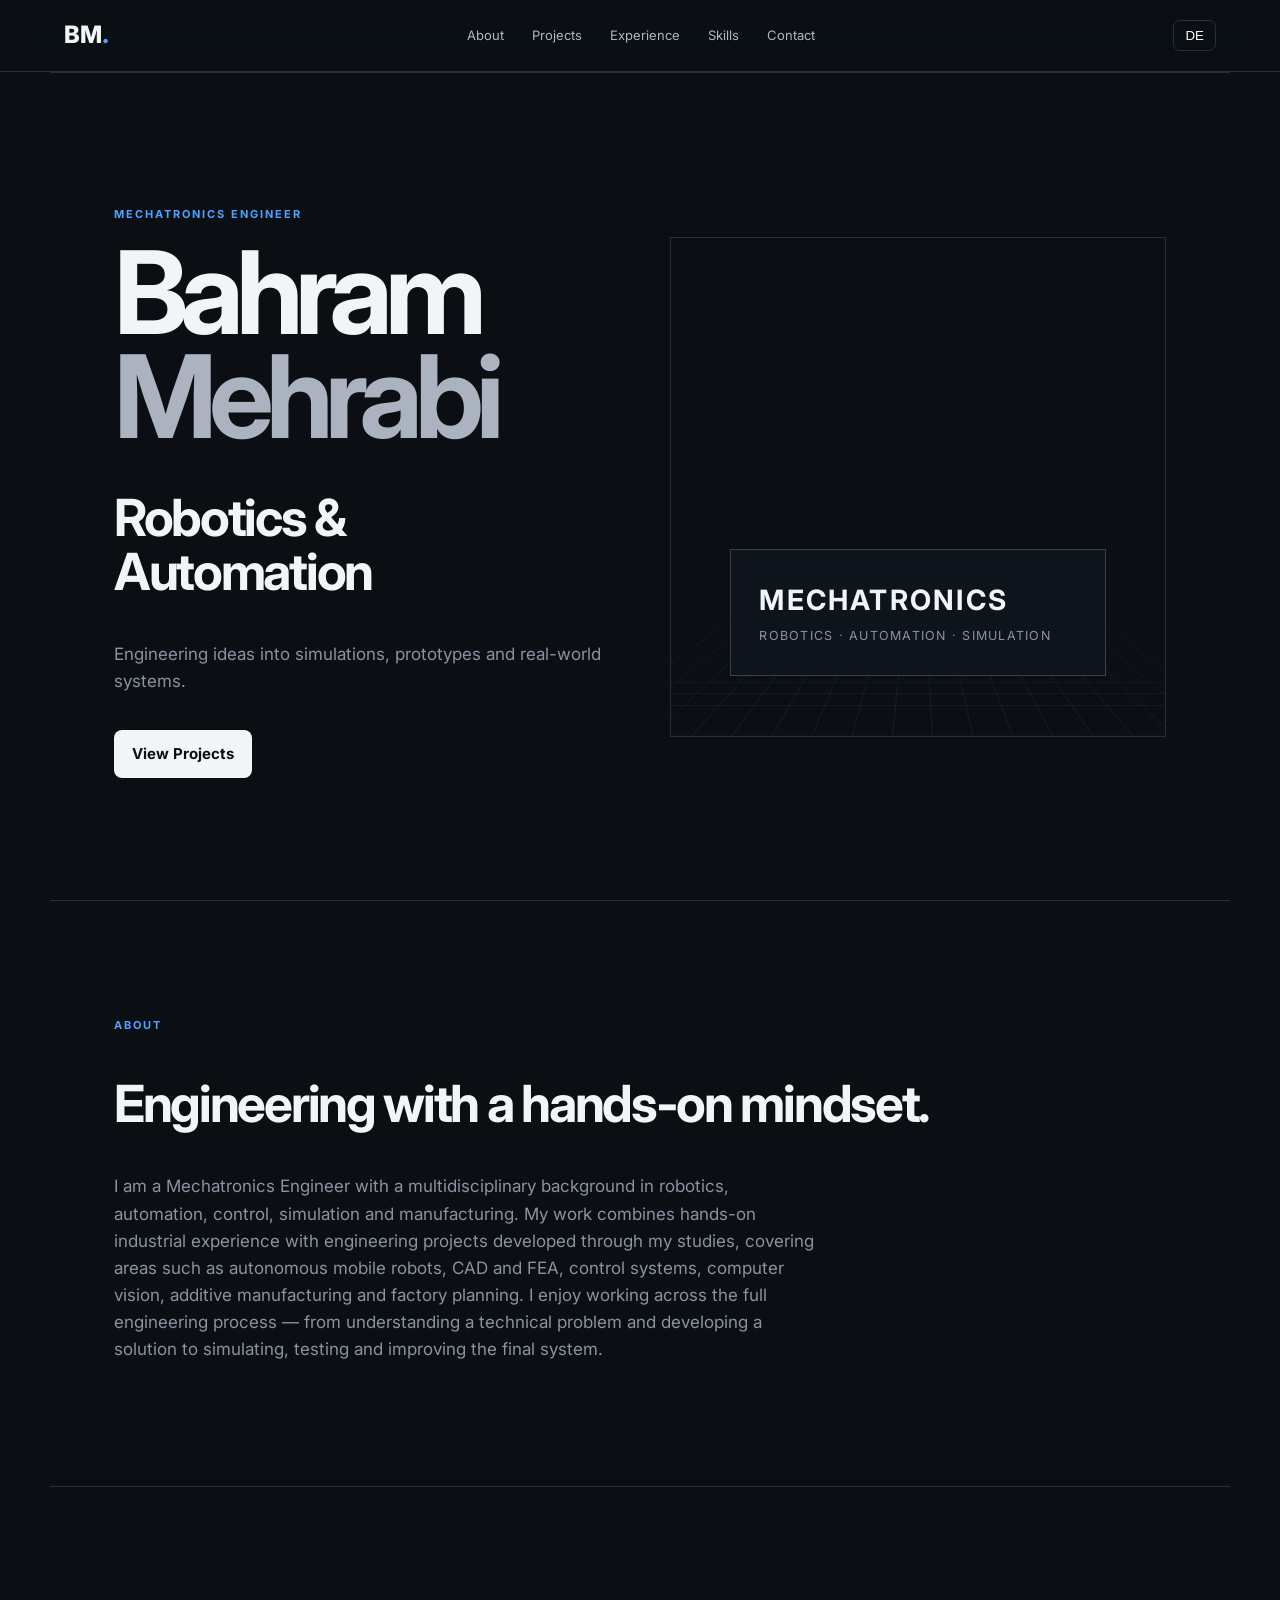
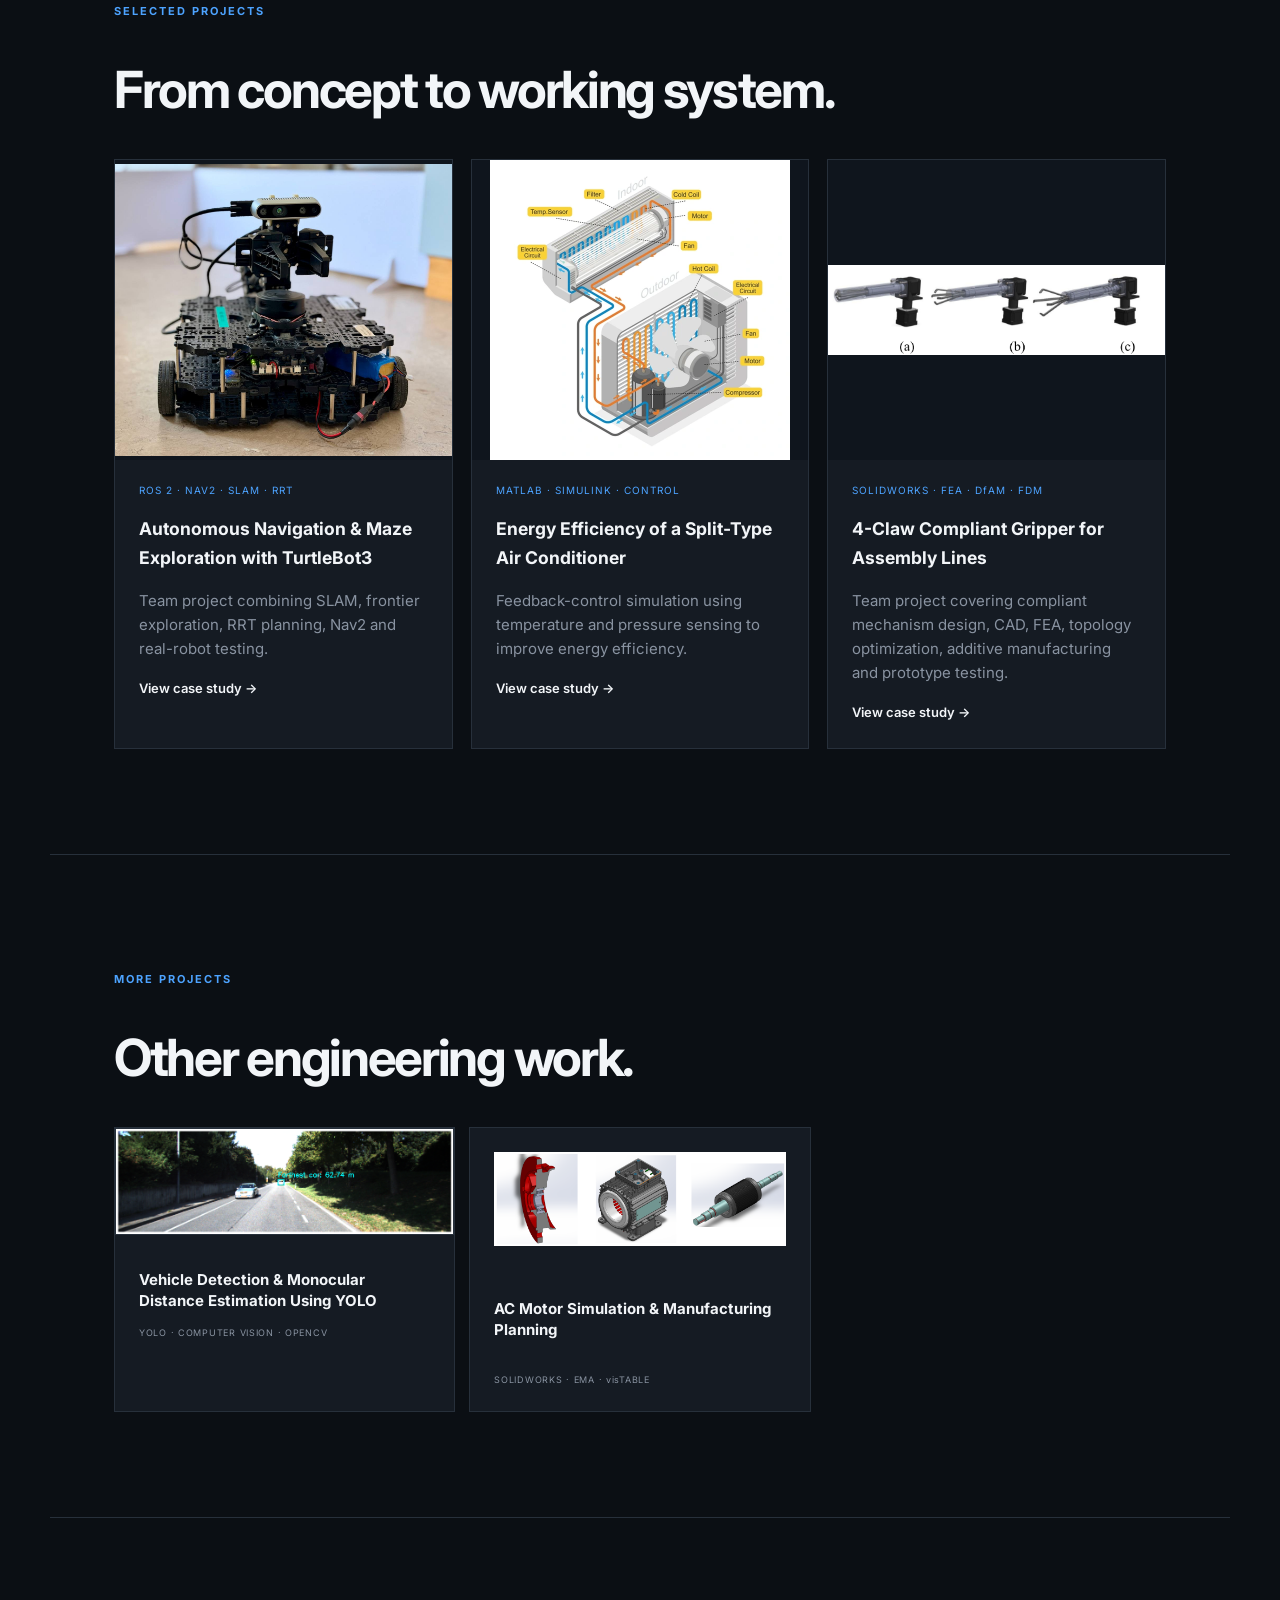
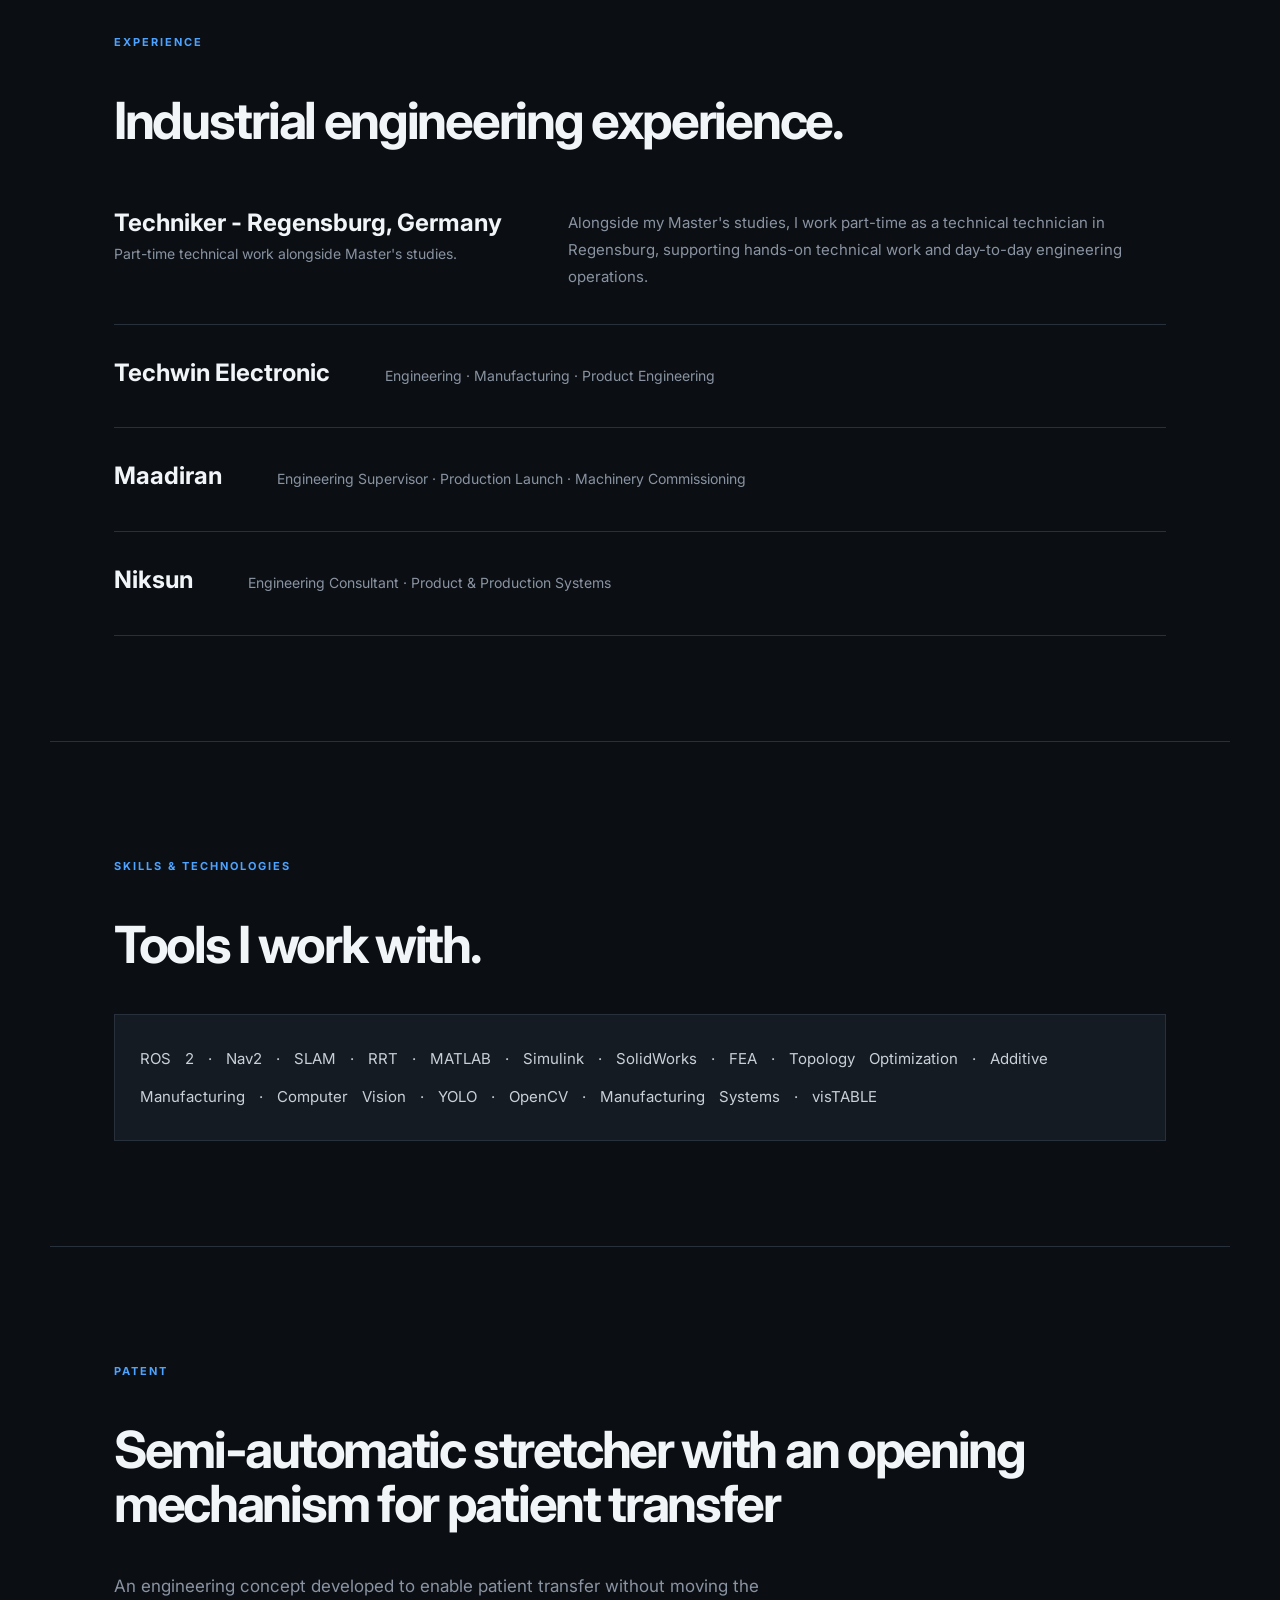
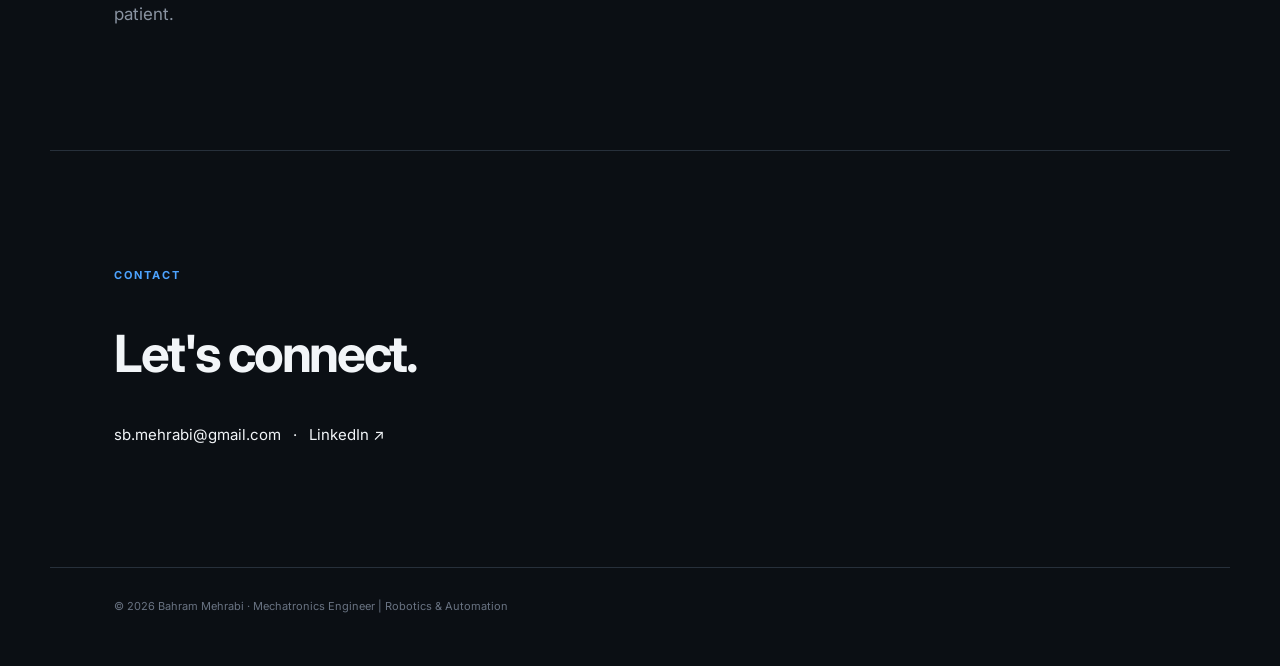
==== commit 847e90e0: "Update portfolio to v10" ====
--- a/index.html
+++ b/index.html
@@ -36,10 +36,10 @@
 
 <section id="experience"><p class="eyebrow">EXPERIENCE</p><h2>Industrial engineering experience.</h2>
 <div class="timeline">
-<div class="current-role"><h3>Techniker - Regensburg, Germany</h3><p>Part-time technical work alongside Master's studies.</p><p class="experience-detail">Alongside my Master's studies, I work part-time as a technical technician in Regensburg, supporting hands-on technical work and day-to-day engineering operations.</p></div>
-<div><h3>Techwin Electronic</h3><p>Engineering · Manufacturing · Product Engineering</p></div>
-<div><h3>Maadiran</h3><p>Engineering Supervisor · Production Launch · Machinery Commissioning</p></div>
-<div><h3>Niksun</h3><p>Engineering Consultant · Product & Production Systems</p></div>
+<div class="current-role"><div class="role-heading"><h3>Techniker - Regensburg, Germany</h3><p>Part-time technical work alongside Master's studies.</p></div><p class="experience-detail">Alongside my Master's studies, I work part-time as a technical technician in Regensburg, supporting hands-on technical work and day-to-day engineering operations.</p></div>
+<div><div class="role-heading"><h3>Techwin Electronic</h3><p>Engineering · Manufacturing · Product Engineering</p></div></div>
+<div><div class="role-heading"><h3>Maadiran</h3><p>Engineering Supervisor · Production Launch · Machinery Commissioning</p></div></div>
+<div><div class="role-heading"><h3>Niksun</h3><p>Engineering Consultant · Product & Production Systems</p></div></div>
 </div></section>
 
 <section id="skills"><p class="eyebrow">SKILLS & TECHNOLOGIES</p><h2>Tools I work with.</h2>
--- a/style.css
+++ b/style.css
@@ -1,7 +1,8 @@
-*{box-sizing:border-box}html{scroll-behavior:smooth}body{margin:0;background:#0b0f14;color:#f2f5f8;font:15px/1.6 Inter,system-ui,sans-serif}a{color:inherit;text-decoration:none}header{height:72px;position:sticky;top:0;z-index:5;display:flex;align-items:center;justify-content:space-between;padding:0 5vw;background:#0b0f14dd;backdrop-filter:blur(14px);border-bottom:1px solid #27303b}.logo{font-size:24px;font-weight:800}.logo span,.eyebrow,article small,.mini b,.timeline b{color:#4da3ff}nav{display:flex;gap:28px}nav a{color:#aeb7c3;font-size:13px}button{background:none;border:1px solid #27303b;color:white;border-radius:7px;padding:7px 11px}.hero,section{max-width:1180px;margin:auto;padding:105px 5vw}.hero{min-height:calc(100vh - 72px);display:grid;grid-template-columns:1fr 1fr;gap:60px;align-items:center}.eyebrow{font-size:11px;letter-spacing:.18em;font-weight:700}h1{font-size:clamp(60px,9vw,120px);line-height:.9;letter-spacing:-.07em;margin:18px 0}h1 span{color:#aab3bf}h2{font-size:clamp(30px,4vw,52px);line-height:1.05;letter-spacing:-.045em}.lead{color:#8993a1;max-width:700px;font-size:17px}.btn{display:inline-block;margin-top:18px;background:#f2f5f8;color:#0b0f14;padding:12px 18px;border-radius:8px;font-weight:700}.visual{height:500px;border:1px solid #27303b;position:relative;overflow:hidden}.grid{position:absolute;inset:-20%;background-image:linear-gradient(#4da3ff18 1px,transparent 1px),linear-gradient(90deg,#4da3ff18 1px,transparent 1px);background-size:40px 40px;transform:perspective(500px) rotateX(55deg) scale(1.4);transform-origin:center bottom}.visual-card{position:absolute;left:12%;right:12%;bottom:12%;padding:28px;border:1px solid #35404e;background:#0f151de8}.visual-card b{display:block;font-size:28px;letter-spacing:.08em}.visual-card small{color:#8993a1;letter-spacing:.1em}section{border-top:1px solid #27303b}.cards{display:grid;grid-template-columns:repeat(2,1fr);gap:18px}.cards article{background:#151b23;border:1px solid #27303b;padding-bottom:24px}.pic{height:240px;padding:20px;display:flex;justify-content:space-between;align-items:flex-end;background:linear-gradient(135deg,#121922,#1a2531);font-weight:800;letter-spacing:.15em}.pic i{color:#4da3ff;font-style:normal}.cards article>h3,.cards article>p,.cards article>a,.cards article>small{margin-left:24px;margin-right:24px}.cards article>small{display:block;margin-top:22px;font-size:10px;letter-spacing:.1em}.cards article>p{color:#8993a1}.cards article>a{font-weight:600;font-size:13px}.cards article:last-child{grid-column:1/-1}.mini{display:grid;grid-template-columns:repeat(3,1fr);gap:14px}.mini a{padding:24px;background:#151b23;border:1px solid #27303b;min-height:170px}.mini b{display:block}.mini strong{display:block;margin-top:35px;line-height:1.35}.mini small{display:block;color:#8993a1;font-size:9px;letter-spacing:.08em;margin-top:15px}.timeline>div{display:block;padding:25px 0;border-bottom:1px solid #27303b}.timeline>div.current-role{padding-top:0}.timeline h3{margin:0 0 4px;font-size:24px}.timeline p{color:#8993a1;margin:0}.skills{padding:25px;border:1px solid #27303b;background:#151b23;color:#c9d0d8;line-height:2.5;word-spacing:10px}footer{max-width:1180px;margin:auto;padding:30px 5vw 50px;color:#697382;border-top:1px solid #27303b;font-size:11px}@media(max-width:800px){nav{display:none}.hero{grid-template-columns:1fr}.visual{height:350px}.cards,.mini{grid-template-columns:1fr}.cards article:last-child{grid-column:auto}}
+*{box-sizing:border-box}html{scroll-behavior:smooth}body{margin:0;background:#0b0f14;color:#f2f5f8;font:15px/1.6 Inter,system-ui,sans-serif}a{color:inherit;text-decoration:none}header{height:72px;position:sticky;top:0;z-index:5;display:flex;align-items:center;justify-content:space-between;padding:0 5vw;background:#0b0f14dd;backdrop-filter:blur(14px);border-bottom:1px solid #27303b}.logo{font-size:24px;font-weight:800}.logo span,.eyebrow,article small,.mini b,.timeline b{color:#4da3ff}nav{display:flex;gap:28px}nav a{color:#aeb7c3;font-size:13px}button{background:none;border:1px solid #27303b;color:white;border-radius:7px;padding:7px 11px}.hero,section{max-width:1180px;margin:auto;padding:105px 5vw}.hero{min-height:calc(100vh - 72px);display:grid;grid-template-columns:1fr 1fr;gap:60px;align-items:center}.eyebrow{font-size:11px;letter-spacing:.18em;font-weight:700}h1{font-size:clamp(60px,9vw,120px);line-height:.9;letter-spacing:-.07em;margin:18px 0}h1 span{color:#aab3bf}h2{font-size:clamp(30px,4vw,52px);line-height:1.05;letter-spacing:-.045em}.lead{color:#8993a1;max-width:700px;font-size:17px}.btn{display:inline-block;margin-top:18px;background:#f2f5f8;color:#0b0f14;padding:12px 18px;border-radius:8px;font-weight:700}.visual{height:500px;border:1px solid #27303b;position:relative;overflow:hidden}.grid{position:absolute;inset:-20%;background-image:linear-gradient(#4da3ff18 1px,transparent 1px),linear-gradient(90deg,#4da3ff18 1px,transparent 1px);background-size:40px 40px;transform:perspective(500px) rotateX(55deg) scale(1.4);transform-origin:center bottom}.visual-card{position:absolute;left:12%;right:12%;bottom:12%;padding:28px;border:1px solid #35404e;background:#0f151de8}.visual-card b{display:block;font-size:28px;letter-spacing:.08em}.visual-card small{color:#8993a1;letter-spacing:.1em}section{border-top:1px solid #27303b}.cards{display:grid;grid-template-columns:repeat(3,minmax(0,1fr));gap:18px}.cards article{background:#151b23;border:1px solid #27303b;padding-bottom:24px}.pic{height:240px;padding:20px;display:flex;justify-content:space-between;align-items:flex-end;background:linear-gradient(135deg,#121922,#1a2531);font-weight:800;letter-spacing:.15em}.pic i{color:#4da3ff;font-style:normal}.cards article>h3,.cards article>p,.cards article>a,.cards article>small{margin-left:24px;margin-right:24px}.cards article>small{display:block;margin-top:22px;font-size:10px;letter-spacing:.1em}.cards article>p{color:#8993a1}.cards article>a{font-weight:600;font-size:13px}.mini{display:grid;grid-template-columns:repeat(3,1fr);gap:14px}.mini a{padding:24px;background:#151b23;border:1px solid #27303b;min-height:170px}.mini b{display:block}.mini strong{display:block;margin-top:35px;line-height:1.35}.mini small{display:block;color:#8993a1;font-size:9px;letter-spacing:.08em;margin-top:15px}.timeline>div{display:grid;grid-template-columns:minmax(280px,0.8fr) minmax(0,1.2fr);gap:55px;align-items:start;padding:34px 0;border-bottom:1px solid #27303b}.timeline>div.current-role{padding-top:18px}.timeline h3{margin:0 0 6px;font-size:24px;line-height:1.2}.timeline p{color:#8993a1;margin:0}.role-heading p{font-size:14px;line-height:1.5}.experience-detail{max-width:none;line-height:1.8}.skills{padding:25px;border:1px solid #27303b;background:#151b23;color:#c9d0d8;line-height:2.5;word-spacing:10px}footer{max-width:1180px;margin:auto;padding:30px 5vw 50px;color:#697382;border-top:1px solid #27303b;font-size:11px}@media(max-width:900px){.cards{grid-template-columns:repeat(2,minmax(0,1fr))}.timeline>div{grid-template-columns:1fr;gap:14px}}
+@media(max-width:800px){nav{display:none}.hero{grid-template-columns:1fr}.visual{height:350px}.cards,.mini{grid-template-columns:1fr}.project-cover{height:auto;max-height:320px}.timeline>div{grid-template-columns:1fr;gap:12px}}
 
 /* Project media */
-.project-cover{width:100%;height:auto;max-height:300px;object-fit:contain;display:block;background:#0f151d}
+.project-cover{width:100%;height:300px;object-fit:contain;display:block;background:#0f151d}
 .case-hero-image{width:100%;max-height:620px;object-fit:cover;display:block;border:1px solid #27303b}
 .gallery{display:flex;flex-direction:column;gap:32px;max-width:1100px;margin:0 auto}
 .gallery figure{margin:0;background:#151b23;border:1px solid #27303b}
@@ -19,3 +20,4 @@
 
 /* Experience details */
 .experience-detail{color:#8993a1;margin-top:10px;max-width:760px}
+@media(min-width:901px){.timeline>div:not(.current-role) .role-heading{grid-column:1/-1;display:flex;align-items:baseline;gap:55px}.timeline>div:not(.current-role) .role-heading p{margin-top:0}}
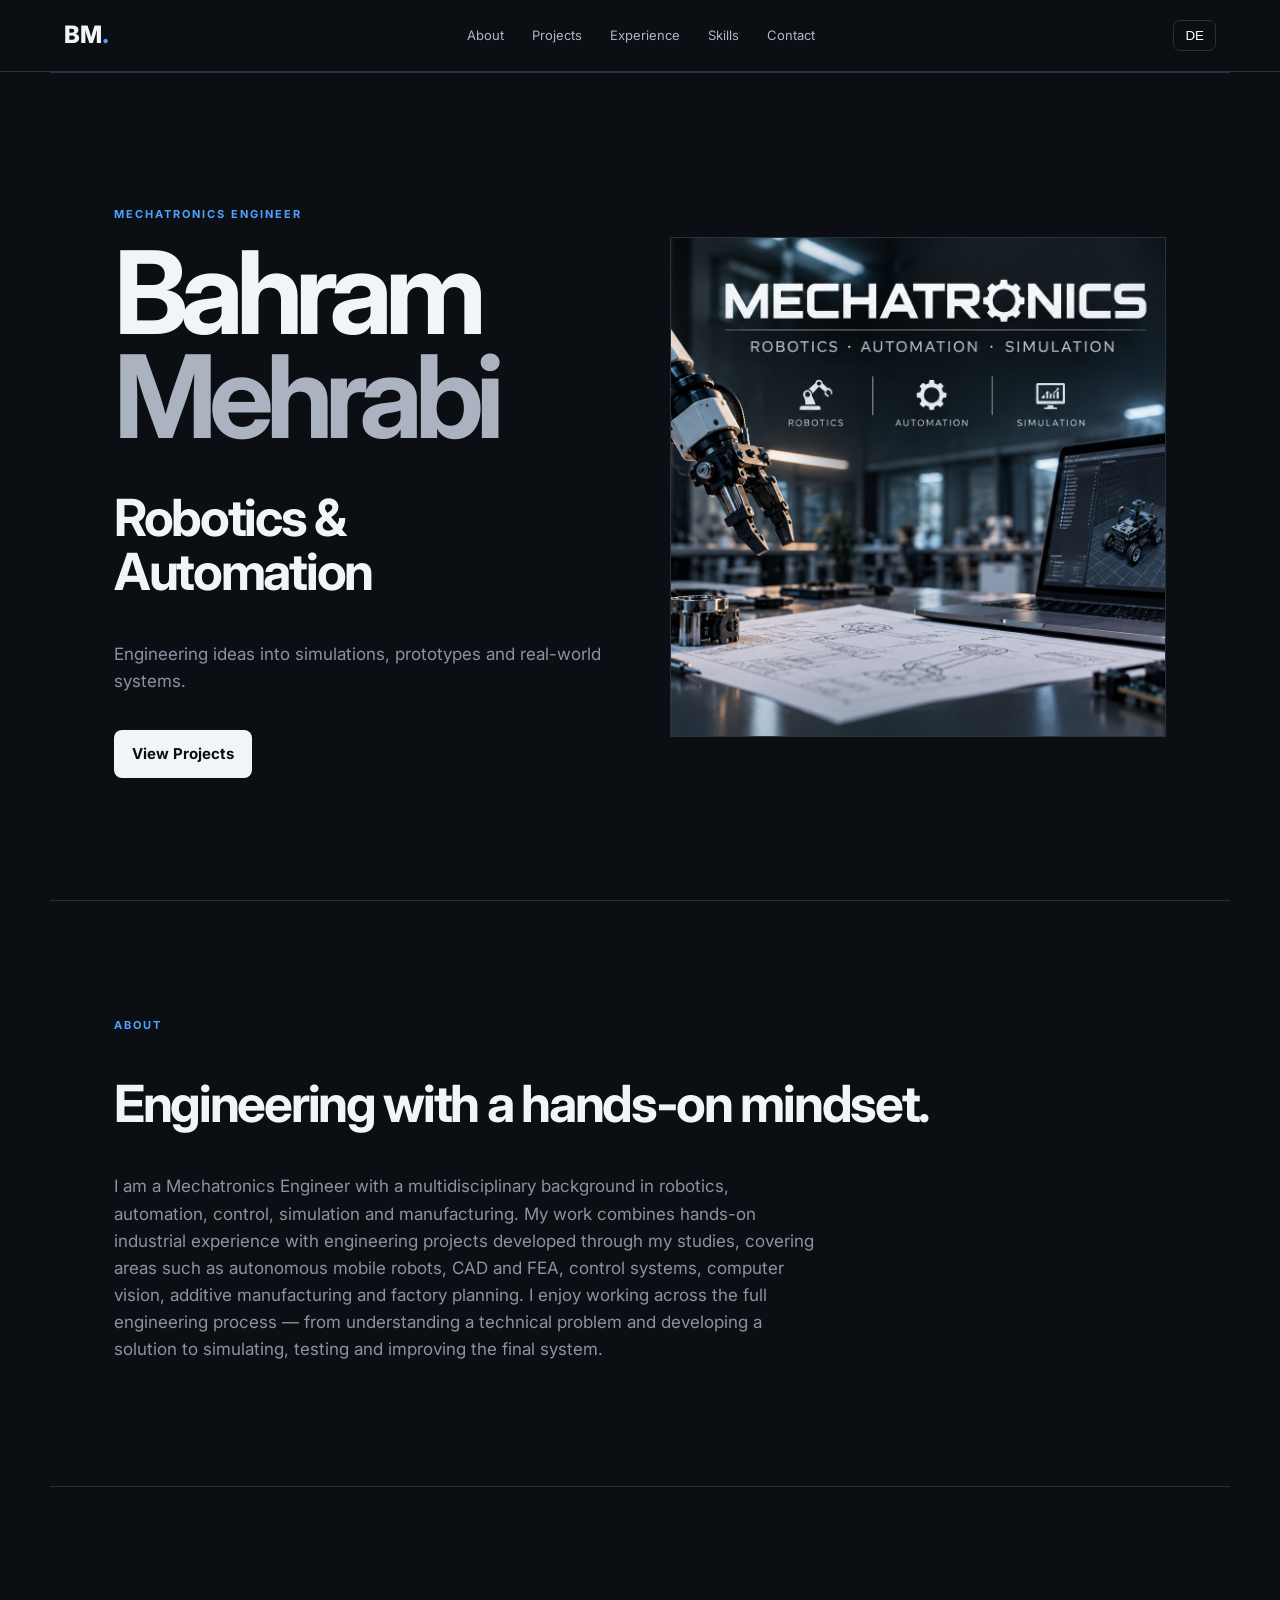
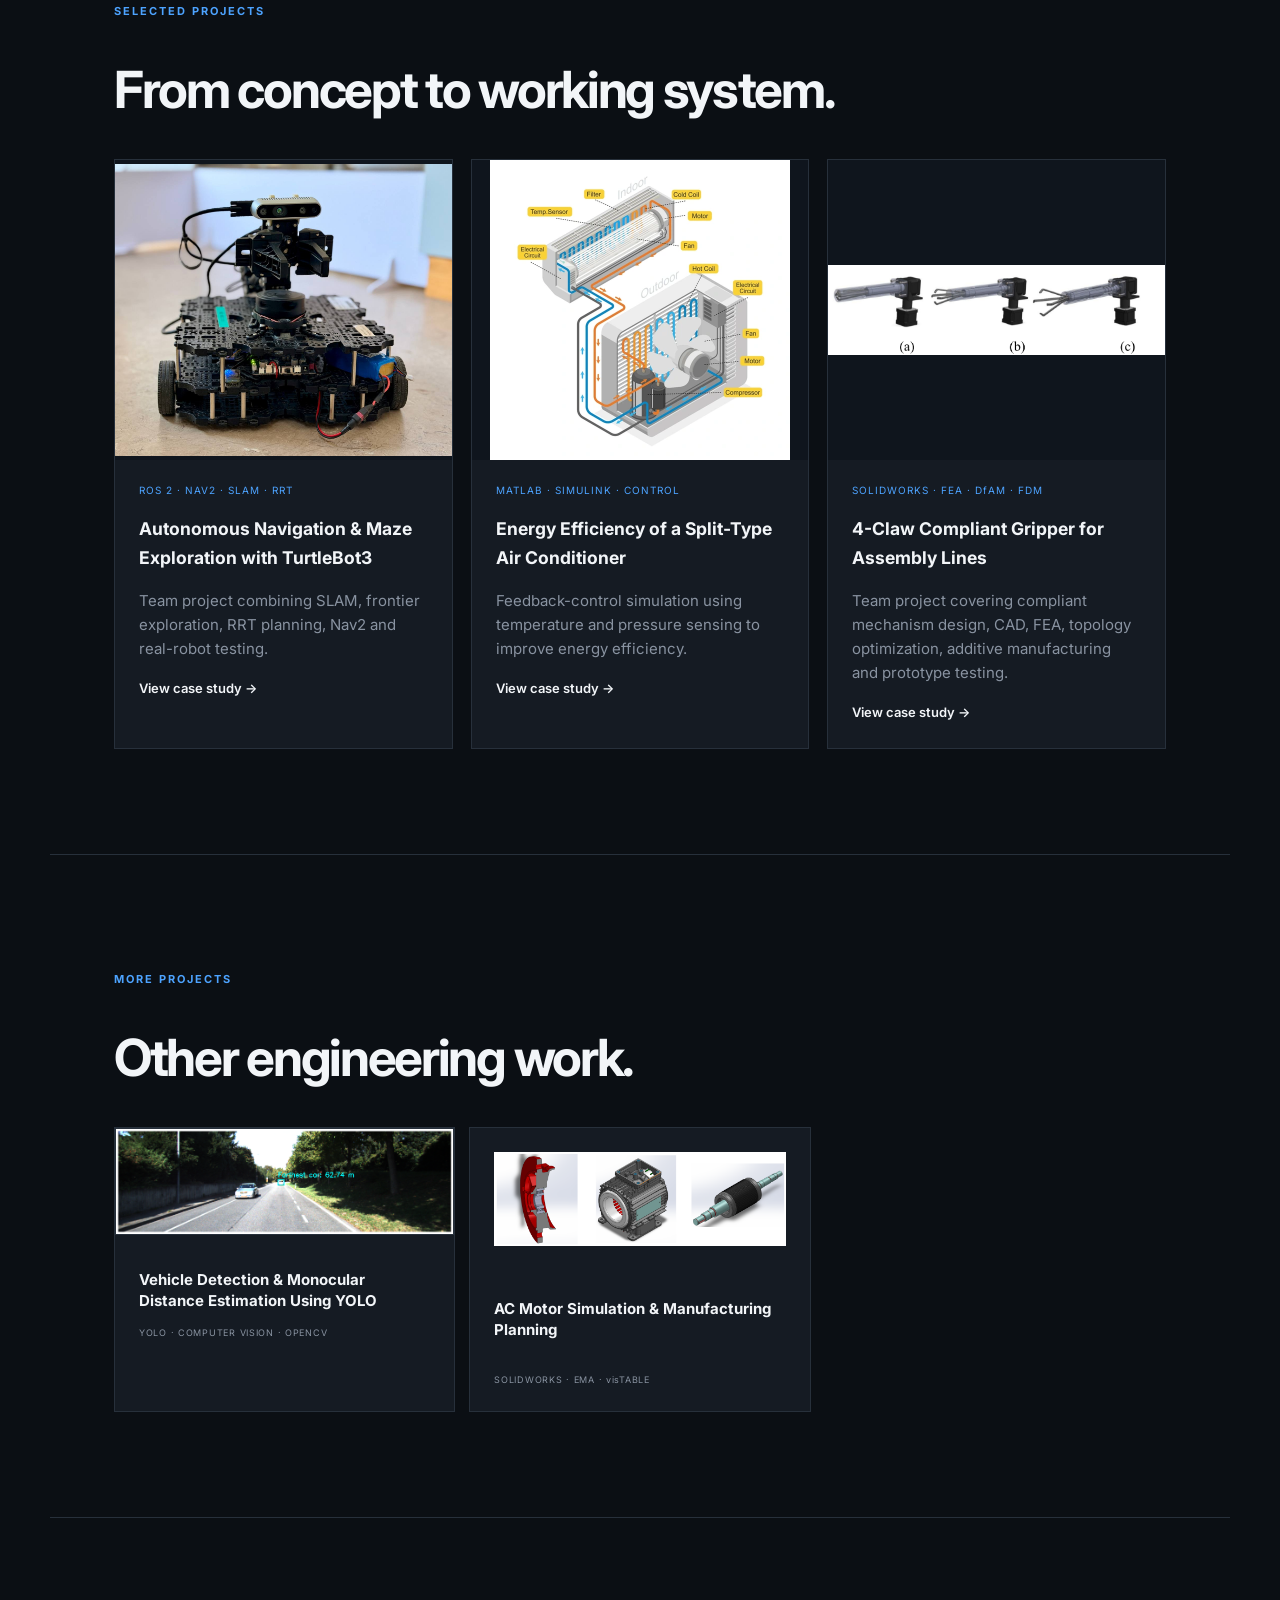
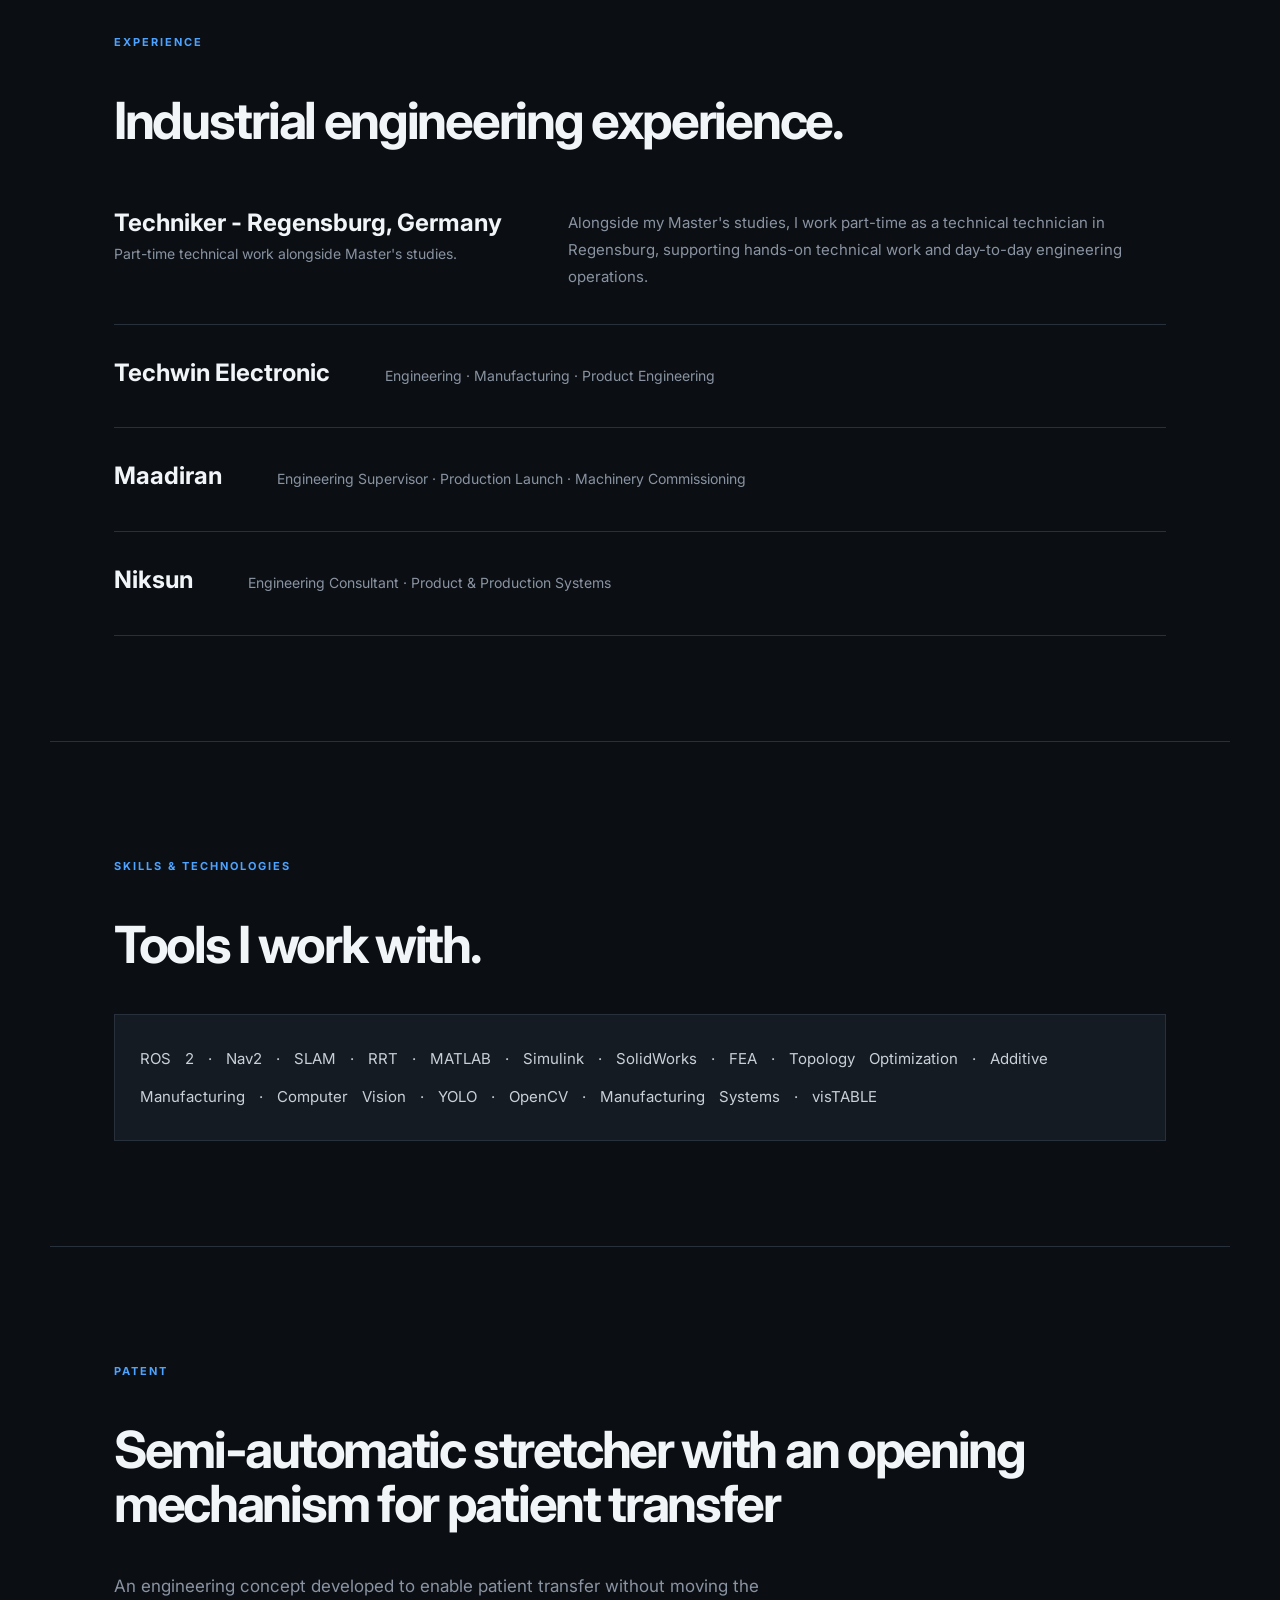
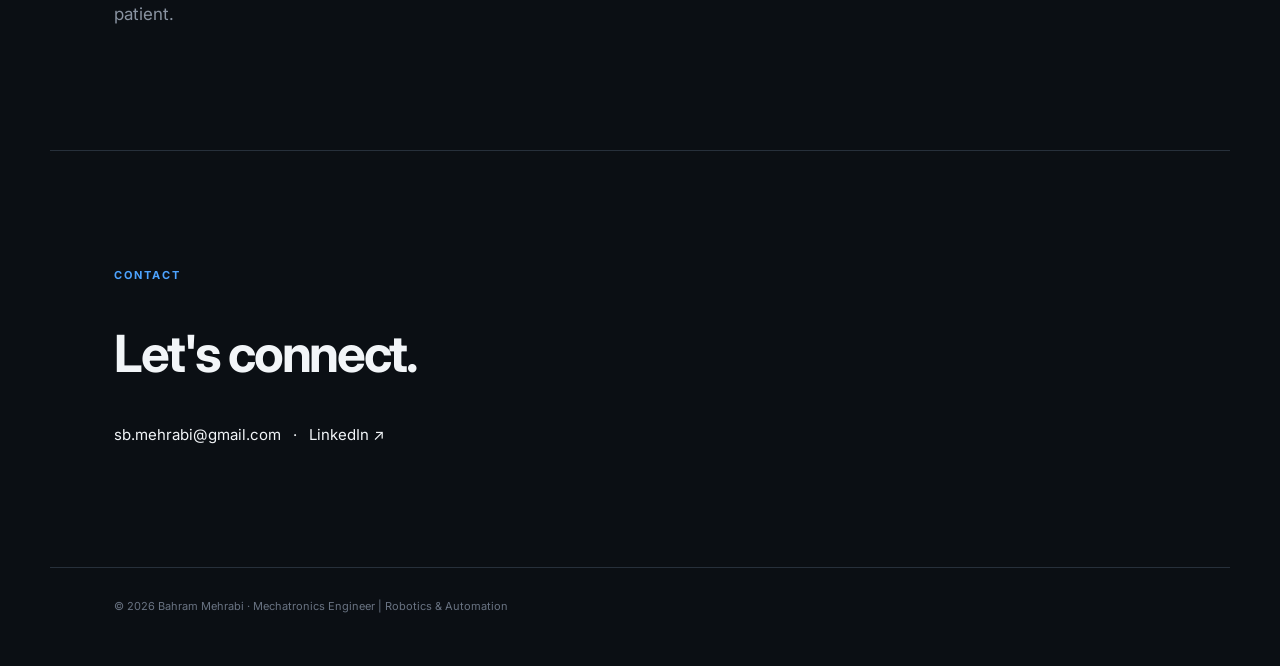
==== commit 92f7727d: "Add main photo" ====
--- a/index.html
+++ b/index.html
@@ -17,7 +17,9 @@
 <div><p class="eyebrow">MECHATRONICS ENGINEER</p><h1>Bahram<br><span>Mehrabi</span></h1>
 <h2>Robotics & Automation</h2><p class="lead">Engineering ideas into simulations, prototypes and real-world systems.</p>
 <a class="btn" href="#projects">View Projects</a></div>
-<div class="visual"><div class="grid"></div><div class="visual-card"><b>MECHATRONICS</b><small>ROBOTICS · AUTOMATION · SIMULATION</small></div></div>
+<div class="visual">
+    <img src="hero-mechatronics.jpg" alt="Mechatronics robotics and automation">
+</div>
 </section>
 
 <section id="about"><p class="eyebrow">ABOUT</p><h2>Engineering with a hands-on mindset.</h2><p class="lead">I am a Mechatronics Engineer with a multidisciplinary background in robotics, automation, control, simulation and manufacturing. My work combines hands-on industrial experience with engineering projects developed through my studies, covering areas such as autonomous mobile robots, CAD and FEA, control systems, computer vision, additive manufacturing and factory planning. I enjoy working across the full engineering process — from understanding a technical problem and developing a solution to simulating, testing and improving the final system.</p></section>
--- a/style.css
+++ b/style.css
@@ -1,4 +1,15 @@
-*{box-sizing:border-box}html{scroll-behavior:smooth}body{margin:0;background:#0b0f14;color:#f2f5f8;font:15px/1.6 Inter,system-ui,sans-serif}a{color:inherit;text-decoration:none}header{height:72px;position:sticky;top:0;z-index:5;display:flex;align-items:center;justify-content:space-between;padding:0 5vw;background:#0b0f14dd;backdrop-filter:blur(14px);border-bottom:1px solid #27303b}.logo{font-size:24px;font-weight:800}.logo span,.eyebrow,article small,.mini b,.timeline b{color:#4da3ff}nav{display:flex;gap:28px}nav a{color:#aeb7c3;font-size:13px}button{background:none;border:1px solid #27303b;color:white;border-radius:7px;padding:7px 11px}.hero,section{max-width:1180px;margin:auto;padding:105px 5vw}.hero{min-height:calc(100vh - 72px);display:grid;grid-template-columns:1fr 1fr;gap:60px;align-items:center}.eyebrow{font-size:11px;letter-spacing:.18em;font-weight:700}h1{font-size:clamp(60px,9vw,120px);line-height:.9;letter-spacing:-.07em;margin:18px 0}h1 span{color:#aab3bf}h2{font-size:clamp(30px,4vw,52px);line-height:1.05;letter-spacing:-.045em}.lead{color:#8993a1;max-width:700px;font-size:17px}.btn{display:inline-block;margin-top:18px;background:#f2f5f8;color:#0b0f14;padding:12px 18px;border-radius:8px;font-weight:700}.visual{height:500px;border:1px solid #27303b;position:relative;overflow:hidden}.grid{position:absolute;inset:-20%;background-image:linear-gradient(#4da3ff18 1px,transparent 1px),linear-gradient(90deg,#4da3ff18 1px,transparent 1px);background-size:40px 40px;transform:perspective(500px) rotateX(55deg) scale(1.4);transform-origin:center bottom}.visual-card{position:absolute;left:12%;right:12%;bottom:12%;padding:28px;border:1px solid #35404e;background:#0f151de8}.visual-card b{display:block;font-size:28px;letter-spacing:.08em}.visual-card small{color:#8993a1;letter-spacing:.1em}section{border-top:1px solid #27303b}.cards{display:grid;grid-template-columns:repeat(3,minmax(0,1fr));gap:18px}.cards article{background:#151b23;border:1px solid #27303b;padding-bottom:24px}.pic{height:240px;padding:20px;display:flex;justify-content:space-between;align-items:flex-end;background:linear-gradient(135deg,#121922,#1a2531);font-weight:800;letter-spacing:.15em}.pic i{color:#4da3ff;font-style:normal}.cards article>h3,.cards article>p,.cards article>a,.cards article>small{margin-left:24px;margin-right:24px}.cards article>small{display:block;margin-top:22px;font-size:10px;letter-spacing:.1em}.cards article>p{color:#8993a1}.cards article>a{font-weight:600;font-size:13px}.mini{display:grid;grid-template-columns:repeat(3,1fr);gap:14px}.mini a{padding:24px;background:#151b23;border:1px solid #27303b;min-height:170px}.mini b{display:block}.mini strong{display:block;margin-top:35px;line-height:1.35}.mini small{display:block;color:#8993a1;font-size:9px;letter-spacing:.08em;margin-top:15px}.timeline>div{display:grid;grid-template-columns:minmax(280px,0.8fr) minmax(0,1.2fr);gap:55px;align-items:start;padding:34px 0;border-bottom:1px solid #27303b}.timeline>div.current-role{padding-top:18px}.timeline h3{margin:0 0 6px;font-size:24px;line-height:1.2}.timeline p{color:#8993a1;margin:0}.role-heading p{font-size:14px;line-height:1.5}.experience-detail{max-width:none;line-height:1.8}.skills{padding:25px;border:1px solid #27303b;background:#151b23;color:#c9d0d8;line-height:2.5;word-spacing:10px}footer{max-width:1180px;margin:auto;padding:30px 5vw 50px;color:#697382;border-top:1px solid #27303b;font-size:11px}@media(max-width:900px){.cards{grid-template-columns:repeat(2,minmax(0,1fr))}.timeline>div{grid-template-columns:1fr;gap:14px}}
+*{box-sizing:border-box}html{scroll-behavior:smooth}body{margin:0;background:#0b0f14;color:#f2f5f8;font:15px/1.6 Inter,system-ui,sans-serif}a{color:inherit;text-decoration:none}header{height:72px;position:sticky;top:0;z-index:5;display:flex;align-items:center;justify-content:space-between;padding:0 5vw;background:#0b0f14dd;backdrop-filter:blur(14px);border-bottom:1px solid #27303b}.logo{font-size:24px;font-weight:800}.logo span,.eyebrow,article small,.mini b,.timeline b{color:#4da3ff}nav{display:flex;gap:28px}nav a{color:#aeb7c3;font-size:13px}button{background:none;border:1px solid #27303b;color:white;border-radius:7px;padding:7px 11px}.hero,section{max-width:1180px;margin:auto;padding:105px 5vw}.hero{min-height:calc(100vh - 72px);display:grid;grid-template-columns:1fr 1fr;gap:60px;align-items:center}.eyebrow{font-size:11px;letter-spacing:.18em;font-weight:700}h1{font-size:clamp(60px,9vw,120px);line-height:.9;letter-spacing:-.07em;margin:18px 0}h1 span{color:#aab3bf}h2{font-size:clamp(30px,4vw,52px);line-height:1.05;letter-spacing:-.045em}.lead{color:#8993a1;max-width:700px;font-size:17px}.btn{display:inline-block;margin-top:18px;background:#f2f5f8;color:#0b0f14;padding:12px 18px;border-radius:8px;font-weight:700}.visual{
+    height:500px;
+    border:1px solid #27303b;
+    overflow:hidden;
+}
+
+.visual img{
+    width:100%;
+    height:100%;
+    object-fit:cover;
+    display:block;
+}.grid{position:absolute;inset:-20%;background-image:linear-gradient(#4da3ff18 1px,transparent 1px),linear-gradient(90deg,#4da3ff18 1px,transparent 1px);background-size:40px 40px;transform:perspective(500px) rotateX(55deg) scale(1.4);transform-origin:center bottom}.visual-card{position:absolute;left:12%;right:12%;bottom:12%;padding:28px;border:1px solid #35404e;background:#0f151de8}.visual-card b{display:block;font-size:28px;letter-spacing:.08em}.visual-card small{color:#8993a1;letter-spacing:.1em}section{border-top:1px solid #27303b}.cards{display:grid;grid-template-columns:repeat(3,minmax(0,1fr));gap:18px}.cards article{background:#151b23;border:1px solid #27303b;padding-bottom:24px}.pic{height:240px;padding:20px;display:flex;justify-content:space-between;align-items:flex-end;background:linear-gradient(135deg,#121922,#1a2531);font-weight:800;letter-spacing:.15em}.pic i{color:#4da3ff;font-style:normal}.cards article>h3,.cards article>p,.cards article>a,.cards article>small{margin-left:24px;margin-right:24px}.cards article>small{display:block;margin-top:22px;font-size:10px;letter-spacing:.1em}.cards article>p{color:#8993a1}.cards article>a{font-weight:600;font-size:13px}.mini{display:grid;grid-template-columns:repeat(3,1fr);gap:14px}.mini a{padding:24px;background:#151b23;border:1px solid #27303b;min-height:170px}.mini b{display:block}.mini strong{display:block;margin-top:35px;line-height:1.35}.mini small{display:block;color:#8993a1;font-size:9px;letter-spacing:.08em;margin-top:15px}.timeline>div{display:grid;grid-template-columns:minmax(280px,0.8fr) minmax(0,1.2fr);gap:55px;align-items:start;padding:34px 0;border-bottom:1px solid #27303b}.timeline>div.current-role{padding-top:18px}.timeline h3{margin:0 0 6px;font-size:24px;line-height:1.2}.timeline p{color:#8993a1;margin:0}.role-heading p{font-size:14px;line-height:1.5}.experience-detail{max-width:none;line-height:1.8}.skills{padding:25px;border:1px solid #27303b;background:#151b23;color:#c9d0d8;line-height:2.5;word-spacing:10px}footer{max-width:1180px;margin:auto;padding:30px 5vw 50px;color:#697382;border-top:1px solid #27303b;font-size:11px}@media(max-width:900px){.cards{grid-template-columns:repeat(2,minmax(0,1fr))}.timeline>div{grid-template-columns:1fr;gap:14px}}
 @media(max-width:800px){nav{display:none}.hero{grid-template-columns:1fr}.visual{height:350px}.cards,.mini{grid-template-columns:1fr}.project-cover{height:auto;max-height:320px}.timeline>div{grid-template-columns:1fr;gap:12px}}
 
 /* Project media */
